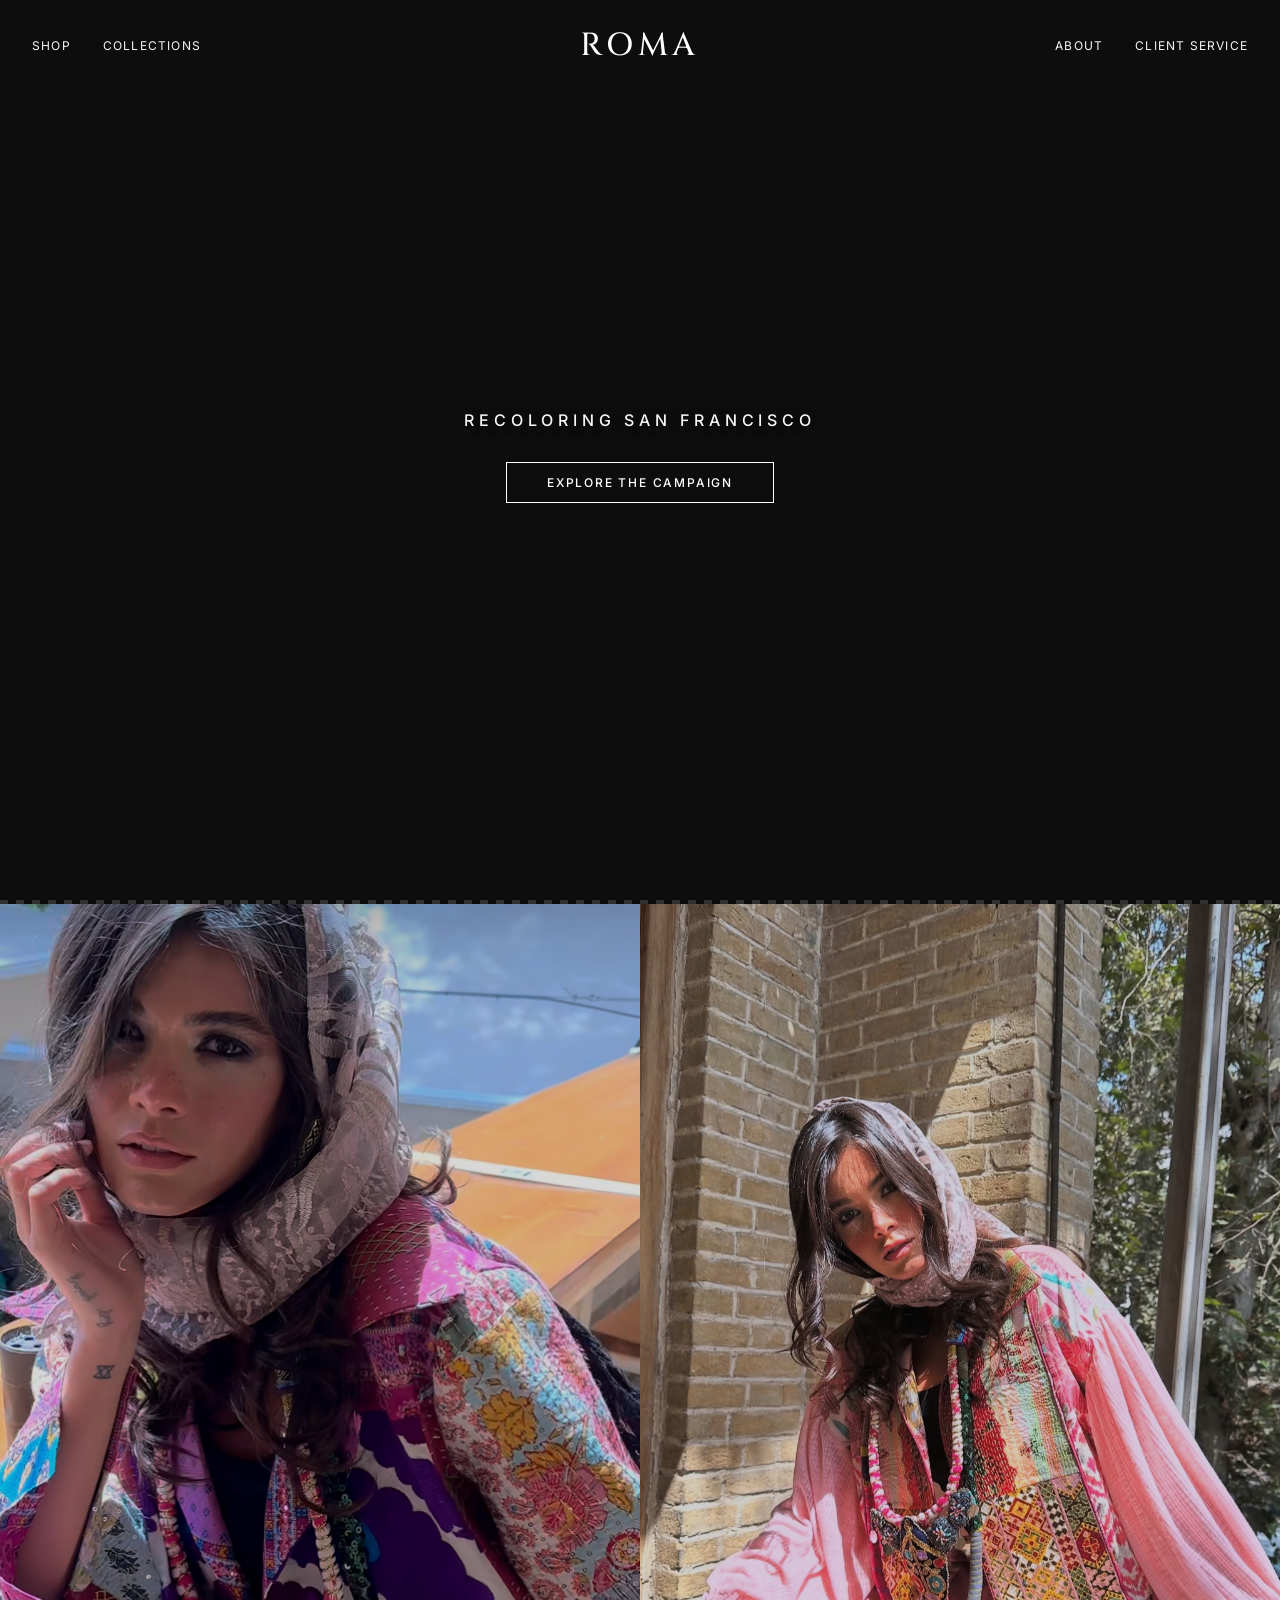
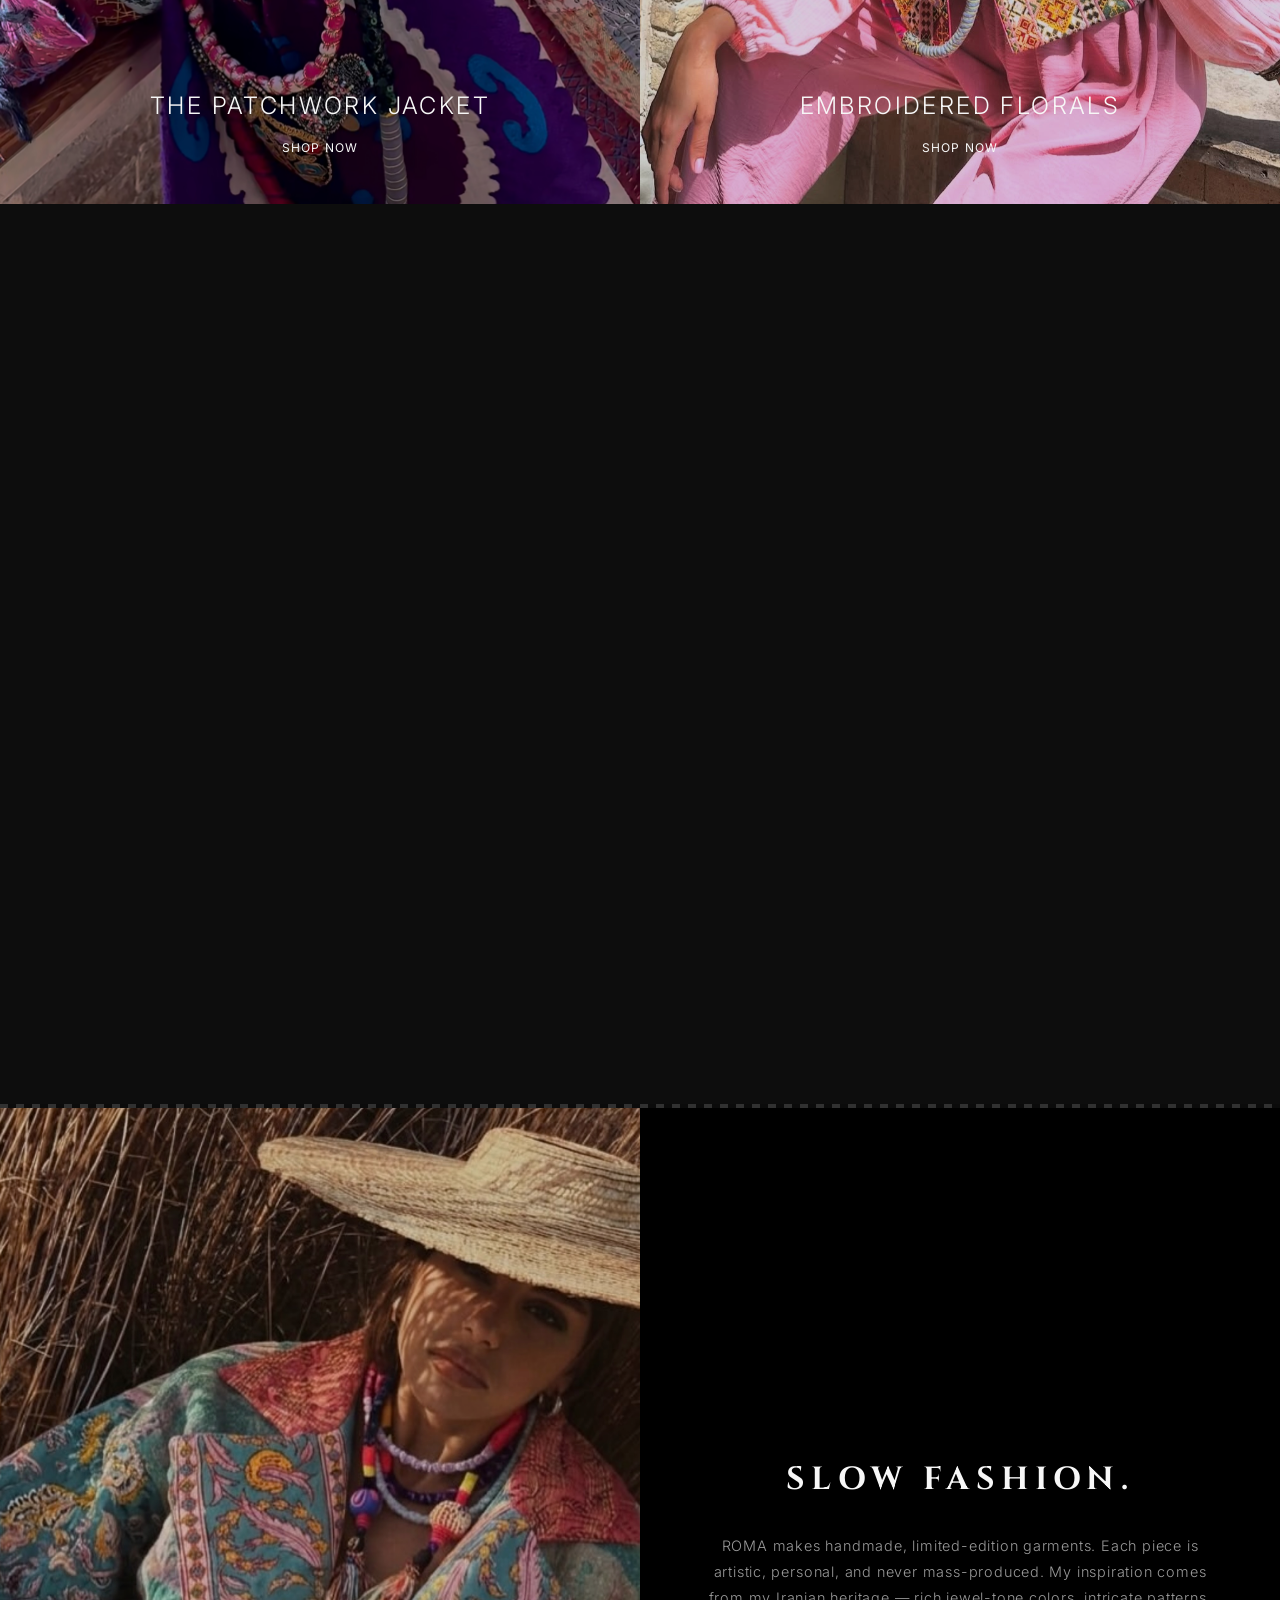
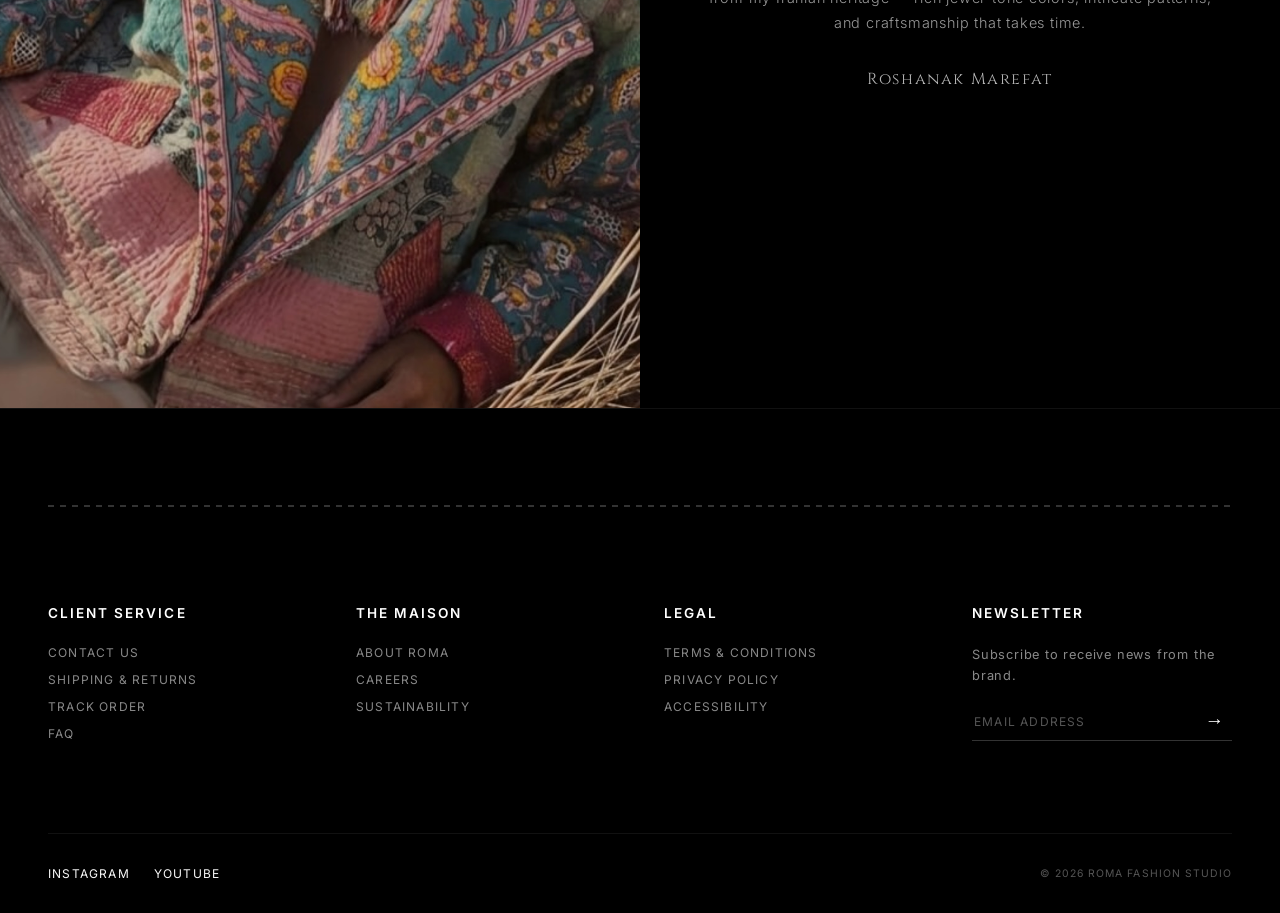
==== index.html @ 5a60a88f "ROMA Fashion Studio website - romafashiondesign.com Full static site with homepage, lookbook, store," ====
<!DOCTYPE html>
<html lang="en">
<head>
    <meta charset="UTF-8">
    <meta name="viewport" content="width=device-width, initial-scale=1.0">
    <title>ROMA | Official Online Store</title>
    <meta name="description" content="ROMA Fashion Studio. Slow fashion. Persian soul. San Francisco story.">
    <link rel="stylesheet" href="styles.css">
</head>
<body>

    <div class="preloader">
        <div class="preloader-logo">ROMA</div>
        <div class="preloader-stripe"></div>
    </div>

    <nav id="navbar">
        <div class="nav-left">
            <a href="store.html">SHOP</a>
            <a href="lookbook.html">COLLECTIONS</a>
        </div>
        <div class="nav-center">
            <a href="index.html" class="logo">ROMA</a>
        </div>
        <div class="nav-right">
            <a href="about.html">ABOUT</a>
            <a href="#">CLIENT SERVICE</a>
        </div>
    </nav>

    <div class="mobile-menu-btn">
        <span></span>
        <span></span>
        <span></span>
    </div>

    <div class="mobile-nav-overlay">
        <a href="store.html">SHOP</a>
        <a href="lookbook.html">COLLECTIONS</a>
        <div class="mobile-nav-stripe"></div>
        <a href="about.html">ABOUT</a>
        <a href="#">CLIENT SERVICE</a>
    </div>

    <section class="hero slideup">
        <div class="hero-bg video-wrapper zoomed-video">
            <video autoplay loop muted playsinline>
                <source src="assets/Fashion_Film_for_ROMA_Studio.mp4" type="video/mp4">
            </video>
        </div>
        <div class="hero-content">
            <h2>RECOLORING SAN FRANCISCO</h2>
            <a href="lookbook.html" class="btn-primary">EXPLORE THE CAMPAIGN</a>
        </div>
    </section>

    <div class="zebra-divider"></div>

    <section class="split-section">
        <div class="split-half slideup delay-1">
            <div class="image-wrapper" style="background-image: url('assets/IMG_0244_2.jpg');"></div>
            <div class="split-text">
                <h3>THE PATCHWORK JACKET</h3>
                <a href="store.html" class="link-underline">SHOP NOW</a>
            </div>
        </div>
        <div class="split-half slideup delay-2">
            <div class="image-wrapper" style="background-image: url('assets/IMG_0245.jpg');"></div>
            <div class="split-text">
                <h3>EMBROIDERED FLORALS</h3>
                <a href="store.html" class="link-underline">SHOP NOW</a>
            </div>
        </div>
    </section>

    <section class="hero slideup">
        <div class="hero-bg video-wrapper">
            <video autoplay loop muted playsinline>
                <source src="assets/Fashion_Reel_Persian_Heritage_Slow_Fashion.mp4" type="video/mp4">
            </video>
        </div>
        <div class="hero-content">
            <h2>SPRING 26 : PERSIAN SOUL</h2>
            <a href="lookbook.html" class="btn-primary">DISCOVER THE COLLECTION</a>
        </div>
    </section>

    <div class="zebra-divider"></div>

    <section class="split-section">
        <div class="split-half slideup delay-1">
            <div class="image-wrapper" style="background-image: url('assets/IMG_4004.jpg');"></div>
        </div>
        <div class="split-half dark text-only slideup delay-2">
            <div class="split-text-centered">
                <h3>SLOW FASHION.</h3>
                <p>ROMA makes handmade, limited-edition garments. Each piece is artistic, personal, and never mass-produced. My inspiration comes from my Iranian heritage — rich jewel-tone colors, intricate patterns, and craftsmanship that takes time.</p>
                <div class="signature">Roshanak Marefat</div>
            </div>
        </div>
    </section>

    <footer class="footer">
        <div class="footer-zebra"></div>
        <div class="footer-grid">
            <div class="footer-col">
                <h4>CLIENT SERVICE</h4>
                <a href="#">Contact Us</a>
                <a href="#">Shipping & Returns</a>
                <a href="#">Track Order</a>
                <a href="#">FAQ</a>
            </div>
            <div class="footer-col">
                <h4>THE MAISON</h4>
                <a href="about.html">About ROMA</a>
                <a href="#">Careers</a>
                <a href="#">Sustainability</a>
            </div>
            <div class="footer-col">
                <h4>LEGAL</h4>
                <a href="#">Terms & Conditions</a>
                <a href="#">Privacy Policy</a>
                <a href="#">Accessibility</a>
            </div>
            <div class="footer-col newsletter">
                <h4>NEWSLETTER</h4>
                <p>Subscribe to receive news from the brand.</p>
                <form>
                    <input type="email" placeholder="EMAIL ADDRESS">
                    <button type="submit">&rarr;</button>
                </form>
            </div>
        </div>
        <div class="footer-bottom">
            <div class="socials">
                <a href="#">INSTAGRAM</a>
                <a href="#">YOUTUBE</a>
            </div>
            <div class="copyright">
                &copy; 2026 ROMA FASHION STUDIO
            </div>
        </div>
    </footer>

    <script src="script.js"></script>
</body>
</html>
---- styles.css ----
@import url('https://fonts.googleapis.com/css2?family=Cinzel:wght@400;500;600&family=Inter:wght@200;300;400;500;600&display=swap');

:root {
    --text-color: #f7f7f7;
    --bg-color: #0d0d0d;
    --accent: #c2185b;
    --pomegranate: #c2185b;
    --saffron: #d4a017;
    --lapis: #1a3a6b;
    --turquoise: #1a8f7f;
    --malachite: #2e7d52;
    --indigo: #283593;
    --hover: #bdbdbd;
    --transition: all 0.4s cubic-bezier(0.25, 0.46, 0.45, 0.94);
}

/* Preloader */
.preloader {
    position: fixed;
    top: 0;
    left: 0;
    width: 100%;
    height: 100%;
    background: #000;
    z-index: 9999;
    display: flex;
    align-items: center;
    justify-content: center;
    flex-direction: column;
    transition: opacity 0.6s ease, visibility 0.6s ease;
}
.preloader.hidden {
    opacity: 0;
    visibility: hidden;
    pointer-events: none;
}
.preloader-logo {
    font-family: 'Cinzel', serif;
    font-size: 2.5rem;
    letter-spacing: 0.3em;
    color: #fff;
    animation: preloaderPulse 1.2s ease-in-out infinite;
}
.preloader-stripe {
    width: 60px;
    height: 3px;
    margin-top: 1.5rem;
    background: repeating-linear-gradient(
        90deg,
        #fff 0px, #fff 4px,
        #000 4px, #000 8px
    );
    animation: preloaderStripe 1s ease-in-out infinite alternate;
}
@keyframes preloaderPulse {
    0%, 100% { opacity: 0.4; }
    50% { opacity: 1; }
}
@keyframes preloaderStripe {
    0% { width: 30px; }
    100% { width: 80px; }
}

/* Base */
body, html {
    margin: 0;
    padding: 0;
    box-sizing: border-box;
    font-family: 'Inter', sans-serif;
    background-color: var(--bg-color);
    color: var(--text-color);
    letter-spacing: 0.05em;
    -webkit-font-smoothing: antialiased;
    scroll-behavior: smooth;
    overflow-x: hidden;
}

body {
    opacity: 0;
    transition: opacity 0.5s ease;
}
body.loaded {
    opacity: 1;
}

::selection {
    background: #ffffff;
    color: #000000;
}

* {
    box-sizing: border-box;
}

/* Custom scrollbar */
::-webkit-scrollbar {
    width: 6px;
}
::-webkit-scrollbar-track {
    background: #000;
}
::-webkit-scrollbar-thumb {
    background: #333;
    border-radius: 3px;
}
::-webkit-scrollbar-thumb:hover {
    background: #555;
}

a {
    color: var(--text-color);
    text-decoration: none;
    transition: var(--transition);
    font-size: 0.75rem;
    font-weight: 400;
    letter-spacing: 0.1em;
    text-transform: uppercase;
}

a:hover {
    color: var(--hover);
}

/* Navbar */
#navbar {
    position: fixed;
    top: 0;
    left: 0;
    width: 100%;
    z-index: 100;
    display: flex;
    justify-content: space-between;
    align-items: center;
    padding: 1.5rem 2rem;
    background: transparent;
    transition: var(--transition);
}

#navbar.scrolled {
    background: rgba(13, 13, 13, 0.85);
    backdrop-filter: blur(10px);
    border-bottom: 1px solid rgba(255, 255, 255, 0.05);
}

.nav-left, .nav-right {
    display: flex;
    gap: 2rem;
    flex: 1;
}

.nav-right {
    justify-content: flex-end;
}

.nav-center {
    flex: 0 0 auto;
}

.logo {
    font-family: 'Cinzel', serif;
    font-size: 2rem;
    font-weight: 500;
    letter-spacing: 0.15em;
    color: #fff;
}
.logo:hover {
    color: #fff;
    opacity: 0.8;
}

.nav-left a.active,
.nav-right a.active {
    color: #fff;
}

/* Mobile Menu */
.mobile-menu-btn {
    display: none;
    flex-direction: column;
    gap: 6px;
    cursor: pointer;
    position: fixed;
    top: 2rem;
    right: 2rem;
    z-index: 201;
}

.mobile-menu-btn span {
    width: 30px;
    height: 1px;
    background: #fff;
    transition: var(--transition);
}

.mobile-nav-overlay {
    position: fixed;
    top: 0;
    left: 0;
    width: 100%;
    height: 100%;
    background: rgba(0, 0, 0, 0.97);
    z-index: 200;
    display: flex;
    align-items: center;
    justify-content: center;
    flex-direction: column;
    gap: 2.5rem;
    opacity: 0;
    visibility: hidden;
    transition: opacity 0.4s ease, visibility 0.4s ease;
}

.mobile-nav-overlay.open {
    opacity: 1;
    visibility: visible;
}

.mobile-nav-overlay a {
    font-family: 'Cinzel', serif;
    font-size: 1.5rem;
    letter-spacing: 0.2em;
    color: #fff;
    transition: var(--transition);
}

.mobile-nav-overlay a:hover {
    color: var(--saffron);
}

.mobile-nav-stripe {
    width: 40px;
    height: 3px;
    background: repeating-linear-gradient(
        90deg,
        #fff 0px, #fff 3px,
        transparent 3px, transparent 6px
    );
}

/* Hero Sections */
.hero {
    height: 100vh;
    display: flex;
    align-items: center;
    justify-content: center;
    text-align: center;
    position: relative;
    overflow: hidden;
}

.hero-bg {
    position: absolute;
    top: 0;
    left: 0;
    width: 100%;
    height: 100%;
    background-size: cover;
    background-position: center 20%;
    filter: brightness(0.7);
    z-index: -1;
    transform: scale(1.05);
    transition: transform 1s ease-out;
}

.hero:hover .hero-bg {
    transform: scale(1);
}

.video-wrapper {
    position: absolute;
    top: 0;
    left: 0;
    width: 100%;
    height: 100%;
    overflow: hidden;
    z-index: -1;
}

.video-wrapper video {
    min-width: 100%;
    min-height: 100%;
    width: auto;
    height: auto;
    position: absolute;
    top: 50%;
    left: 50%;
    transform: translate(-50%, -50%);
    object-fit: cover;
    filter: brightness(0.65);
}

.video-wrapper.zoomed-video video {
    transform: translate(-50%, -50%) scale(1.2);
}

.hero-content {
    display: flex;
    flex-direction: column;
    align-items: center;
}

.hero-content h2 {
    font-size: 1rem;
    font-weight: 500;
    letter-spacing: 0.3em;
    margin-bottom: 2rem;
    text-shadow: 0 2px 10px rgba(0,0,0,0.5);
}

.btn-primary {
    display: inline-block;
    padding: 0.75rem 2.5rem;
    border: 1px solid #fff;
    color: #fff;
    background: transparent;
    font-size: 0.75rem;
    font-weight: 500;
    letter-spacing: 0.15em;
    backdrop-filter: blur(2px);
    transition: var(--transition);
}

.btn-primary:hover {
    background: #fff;
    color: #000;
}

/* Split Section */
.split-section {
    display: flex;
    width: 100%;
    height: 100vh;
}

.split-half {
    flex: 1;
    position: relative;
    overflow: hidden;
    display: flex;
    align-items: center;
    justify-content: center;
    background: #000;
}

.image-wrapper {
    position: absolute;
    top: 0;
    left: 0;
    width: 100%;
    height: 100%;
    background-size: cover;
    background-position: center;
    transition: transform 1.5s ease-out, filter 0.8s ease;
    filter: brightness(0.85);
}

.split-half:hover .image-wrapper {
    transform: scale(1.02);
    filter: brightness(1);
}

.split-text {
    position: absolute;
    bottom: 3rem;
    text-align: center;
    width: 100%;
}

.split-text h3 {
    font-size: 1.5rem;
    font-weight: 300;
    letter-spacing: 0.1em;
    margin-bottom: 1rem;
}

.link-underline {
    position: relative;
    display: inline-block;
}

.link-underline::after {
    content: '';
    position: absolute;
    left: 50%;
    bottom: -4px;
    width: 0;
    height: 1px;
    background-color: currentColor;
    transition: width 0.3s ease, left 0.3s ease;
}

.link-underline:hover::after {
    width: 100%;
    left: 0;
}

.split-text-centered {
    padding: 3rem;
    text-align: center;
    max-width: 600px;
}

.split-text-centered h3 {
    font-family: 'Cinzel', serif;
    font-size: 2rem;
    letter-spacing: 0.2em;
    margin-bottom: 2rem;
}

.split-text-centered p {
    font-size: 0.9rem;
    line-height: 1.8;
    color: #999;
    font-weight: 300;
    margin-bottom: 2rem;
}

.signature {
    font-family: 'Cinzel', serif;
    font-size: 1rem;
    letter-spacing: 0.1em;
    color: #fff;
    opacity: 0.7;
}

/* Zebra Stripe Divider */
.zebra-divider {
    width: 100%;
    height: 4px;
    background: repeating-linear-gradient(
        90deg,
        #fff 0px, #fff 8px,
        #000 8px, #000 16px
    );
    opacity: 0.15;
}

/* Page Header (shared across sub-pages) */
.page-header {
    padding-top: 15vh;
    padding-bottom: 5vh;
    text-align: center;
}
.page-header h1 {
    font-family: 'Cinzel', serif;
    font-size: 2.5rem;
    letter-spacing: 0.2em;
    font-weight: 500;
    color: #fff;
}
.page-header .subtitle {
    text-transform: uppercase;
    font-size: 0.7rem;
    letter-spacing: 0.2em;
    color: #888;
    margin-top: 1rem;
}

/* About Page */
.about-content {
    max-width: 800px;
    margin: 0 auto;
    padding: 2rem;
    line-height: 1.8;
    color: #ddd;
    font-weight: 300;
    text-align: center;
}
.about-image {
    width: 100%;
    height: 60vh;
    background-size: cover;
    background-position: center;
    margin: 3rem 0;
    filter: grayscale(100%) contrast(1.1);
}
.about-quote {
    font-family: 'Cinzel', serif;
    font-size: 1.5rem;
    margin: 4rem 0;
    color: #fff;
    letter-spacing: 0.05em;
    position: relative;
    padding: 2rem 0;
}
.about-quote::before,
.about-quote::after {
    content: '';
    display: block;
    width: 40px;
    height: 3px;
    margin: 0 auto 1.5rem;
    background: repeating-linear-gradient(
        90deg,
        #fff 0px, #fff 3px,
        transparent 3px, transparent 6px
    );
    opacity: 0.4;
}
.about-quote::after {
    margin: 1.5rem auto 0;
}

/* About Film Section */
.about-film {
    max-width: 1000px;
    margin: 0 auto;
    padding: 4rem 2rem;
    text-align: center;
}
.about-film-header {
    margin-bottom: 2.5rem;
}
.about-film-header h2 {
    font-family: 'Cinzel', serif;
    font-size: 1.2rem;
    letter-spacing: 0.25em;
    font-weight: 500;
    color: #fff;
    margin: 0 0 0.75rem;
}
.about-film-header .subtitle {
    text-transform: uppercase;
    font-size: 0.7rem;
    letter-spacing: 0.2em;
    color: #888;
}
.about-film-video {
    position: relative;
    width: 100%;
    border: 1px solid #222;
}
.about-film-video video {
    width: 100%;
    display: block;
    background: #000;
}

/* Lookbook Page */
.lookbook-grid {
    display: grid;
    grid-template-columns: repeat(2, 1fr);
    gap: 15px;
    padding: 20px;
    max-width: 1200px;
    margin: 0 auto;
}
.lookbook-item {
    position: relative;
    height: 80vh;
    background-size: cover;
    background-position: center;
    overflow: hidden;
    border: 1px solid #222;
    transition: filter 0.6s ease;
}
.lookbook-item.large {
    grid-column: span 2;
    height: 90vh;
}
.lookbook-item:hover {
    filter: brightness(1.1);
}

/* Store Page */
.product-grid {
    display: grid;
    grid-template-columns: repeat(3, 1fr);
    gap: 2px;
    background-color: #1a1a1a;
    padding: 2px;
    margin: 0 auto;
    max-width: 1400px;
}
.product-card {
    background-color: #0d0d0d;
    position: relative;
    overflow: hidden;
    display: flex;
    flex-direction: column;
    cursor: pointer;
    text-decoration: none;
}
.product-image {
    width: 100%;
    height: 65vh;
    background-size: cover;
    background-position: center;
    transition: transform 1.2s cubic-bezier(0.25, 0.46, 0.45, 0.94), filter 0.8s ease;
    filter: brightness(0.9);
}
.product-card:hover .product-image {
    transform: scale(1.03);
    filter: brightness(1) contrast(1.1);
}
.product-info {
    padding: 2rem 1rem;
    text-align: center;
    background: #0d0d0d;
    border-top: 1px solid #222;
    flex-grow: 1;
    display: flex;
    flex-direction: column;
    justify-content: center;
    position: relative;
}
.product-info::after {
    content: '';
    position: absolute;
    bottom: 0;
    left: 0;
    width: 100%;
    height: 3px;
    background: repeating-linear-gradient(
        90deg,
        var(--saffron) 0px, var(--saffron) 4px,
        transparent 4px, transparent 8px
    );
    opacity: 0;
    transition: opacity 0.4s ease;
}
.product-card:hover .product-info::after {
    opacity: 1;
}
.product-title {
    font-family: 'Cinzel', serif;
    font-size: 0.95rem;
    letter-spacing: 0.15em;
    margin-bottom: 0.5rem;
    color: #fff;
    transition: color 0.3s ease;
}
.product-price {
    font-size: 0.8rem;
    color: #888;
    letter-spacing: 0.1em;
    font-weight: 300;
}
.product-card:hover .product-title {
    color: var(--saffron);
}

/* Footer */
.footer {
    background-color: #000;
    padding: 6rem 3rem 2rem;
    border-top: 1px solid #111;
}

.footer-zebra {
    width: 100%;
    height: 2px;
    background: repeating-linear-gradient(
        90deg,
        #333 0px, #333 6px,
        transparent 6px, transparent 12px
    );
    margin-bottom: 5rem;
}

.footer-grid {
    display: grid;
    grid-template-columns: repeat(4, 1fr);
    gap: 3rem;
    margin-bottom: 5rem;
}

.footer-col h4 {
    font-size: 0.85rem;
    font-weight: 600;
    letter-spacing: 0.15em;
    margin-bottom: 1.5rem;
    color: #fff;
}

.footer-col a {
    display: block;
    margin-bottom: 0.75rem;
    color: #888;
}

.footer-col a:hover {
    color: #fff;
}

.footer-col p {
    color: #888;
    font-size: 0.8rem;
    margin-bottom: 1.5rem;
    line-height: 1.6;
}

.newsletter form {
    display: flex;
    border-bottom: 1px solid #333;
    padding-bottom: 0.5rem;
}

.newsletter input {
    background: transparent;
    border: none;
    color: #fff;
    flex: 1;
    font-family: 'Inter', sans-serif;
    font-size: 0.75rem;
    letter-spacing: 0.1em;
    outline: none;
}

.newsletter input::placeholder {
    color: #555;
}

.newsletter button {
    background: transparent;
    border: none;
    color: #fff;
    cursor: pointer;
    font-size: 1.2rem;
    padding: 0 0.5rem;
    transition: var(--transition);
}

.newsletter button:hover {
    transform: translateX(5px);
}

.footer-bottom {
    display: flex;
    justify-content: space-between;
    align-items: center;
    border-top: 1px solid #111;
    padding-top: 2rem;
}

.socials {
    display: flex;
    gap: 1.5rem;
}

.copyright {
    font-size: 0.65rem;
    letter-spacing: 0.1em;
    color: #555;
}

/* Minimal footer for sub-pages */
.footer-minimal {
    background-color: #000;
    padding: 4rem 3rem 2rem;
}
.footer-minimal .footer-bottom {
    border-top: none;
    justify-content: center;
}

/* Animations */
.slideup {
    opacity: 0;
    transform: translateY(30px);
    transition: opacity 1s ease-out, transform 1s ease-out;
}
.slideup.visible {
    opacity: 1;
    transform: translateY(0);
}
.delay-1 { transition-delay: 0.2s; }
.delay-2 { transition-delay: 0.4s; }

/* Responsive */
@media (max-width: 1024px) {
    .nav-left, .nav-right { display: none; }
    .mobile-menu-btn { display: flex; }
    #navbar { justify-content: center; }
    .split-section { flex-direction: column; height: auto; }
    .split-half { height: 50vh; }
    .split-text-centered { padding: 4rem 2rem; }
    .footer-grid { grid-template-columns: repeat(2, 1fr); gap: 2rem; }
    .product-grid { grid-template-columns: repeat(2, 1fr); }
    .page-header h1 { font-size: 2rem; }
}

@media (max-width: 768px) {
    .lookbook-grid { grid-template-columns: 1fr; }
    .lookbook-item.large { grid-column: span 1; height: 60vh; }
    .lookbook-item { height: 60vh; }
}

@media (max-width: 600px) {
    .product-grid { grid-template-columns: 1fr; }
    .product-image { height: 60vh; }
    .footer-grid { grid-template-columns: 1fr; }
    .footer-bottom { flex-direction: column; gap: 1.5rem; text-align: center; }
    .about-quote { font-size: 1.2rem; }
    .page-header h1 { font-size: 1.5rem; }
}
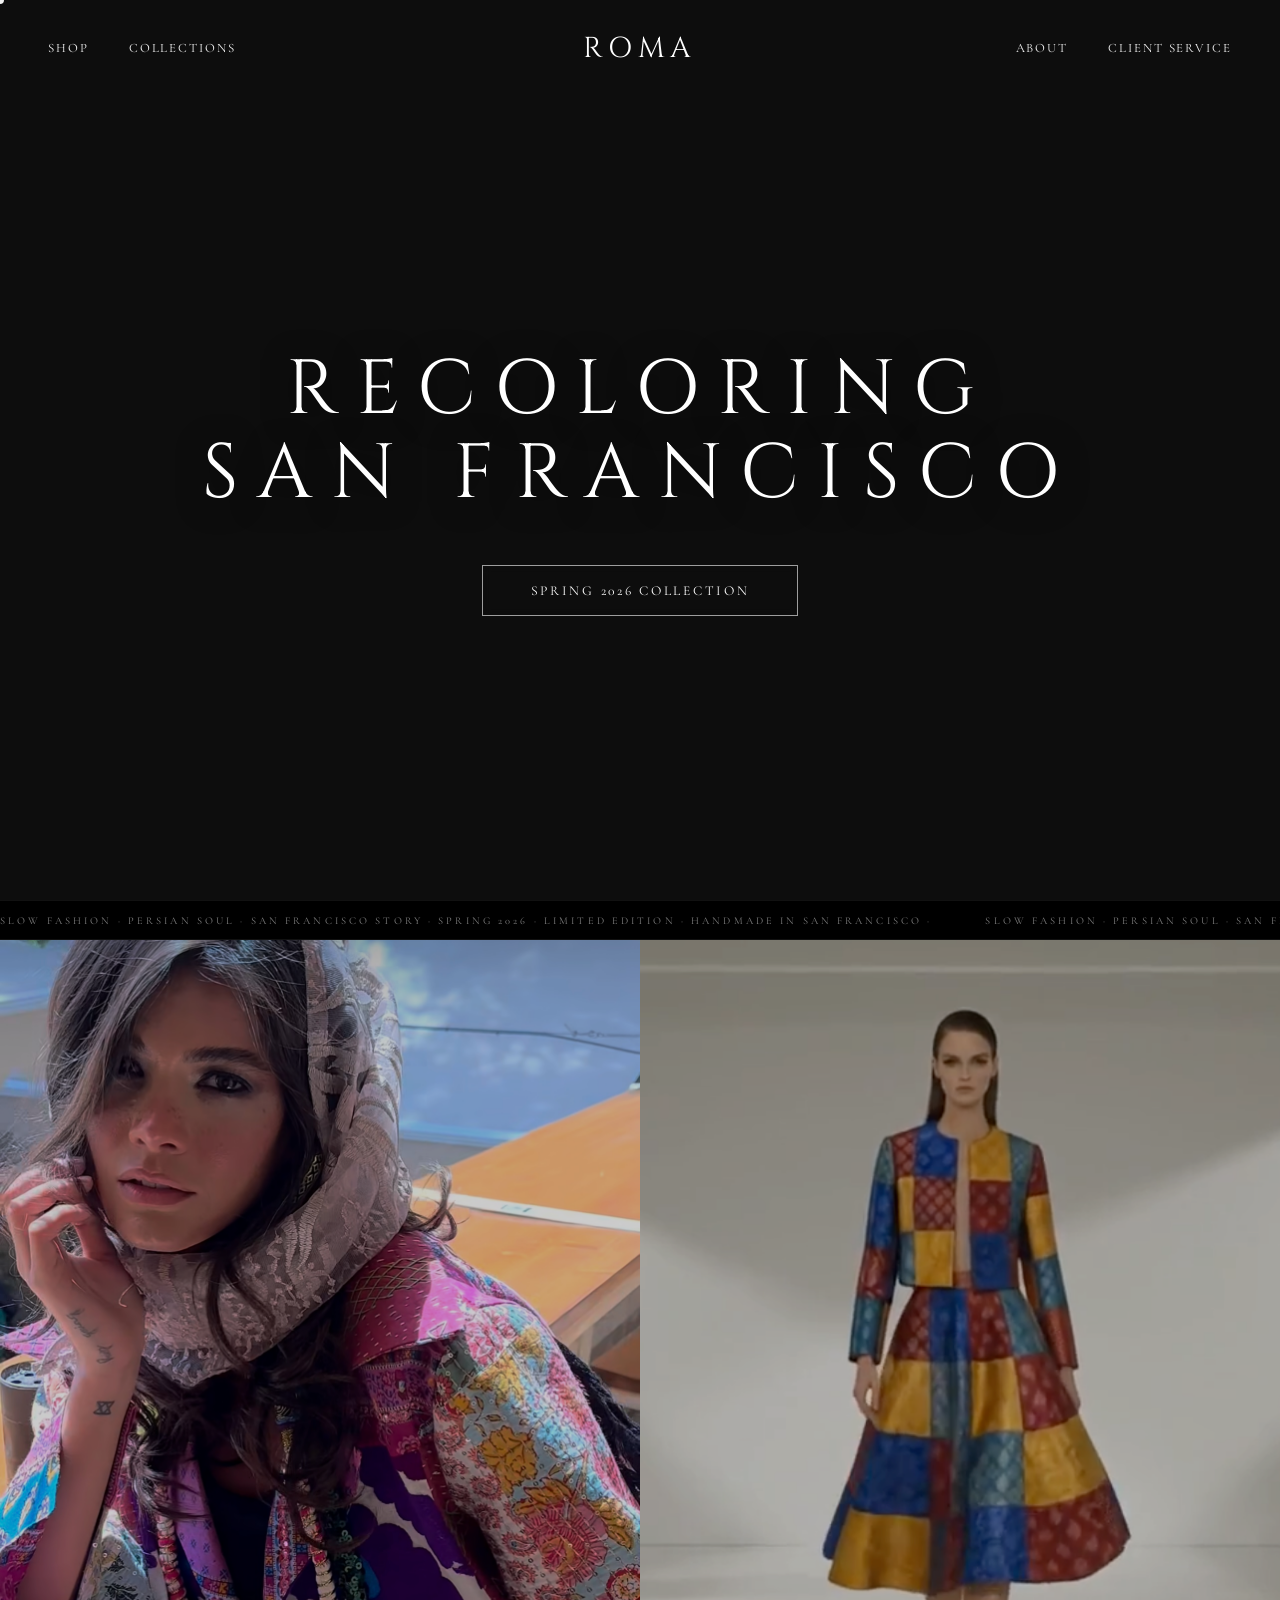
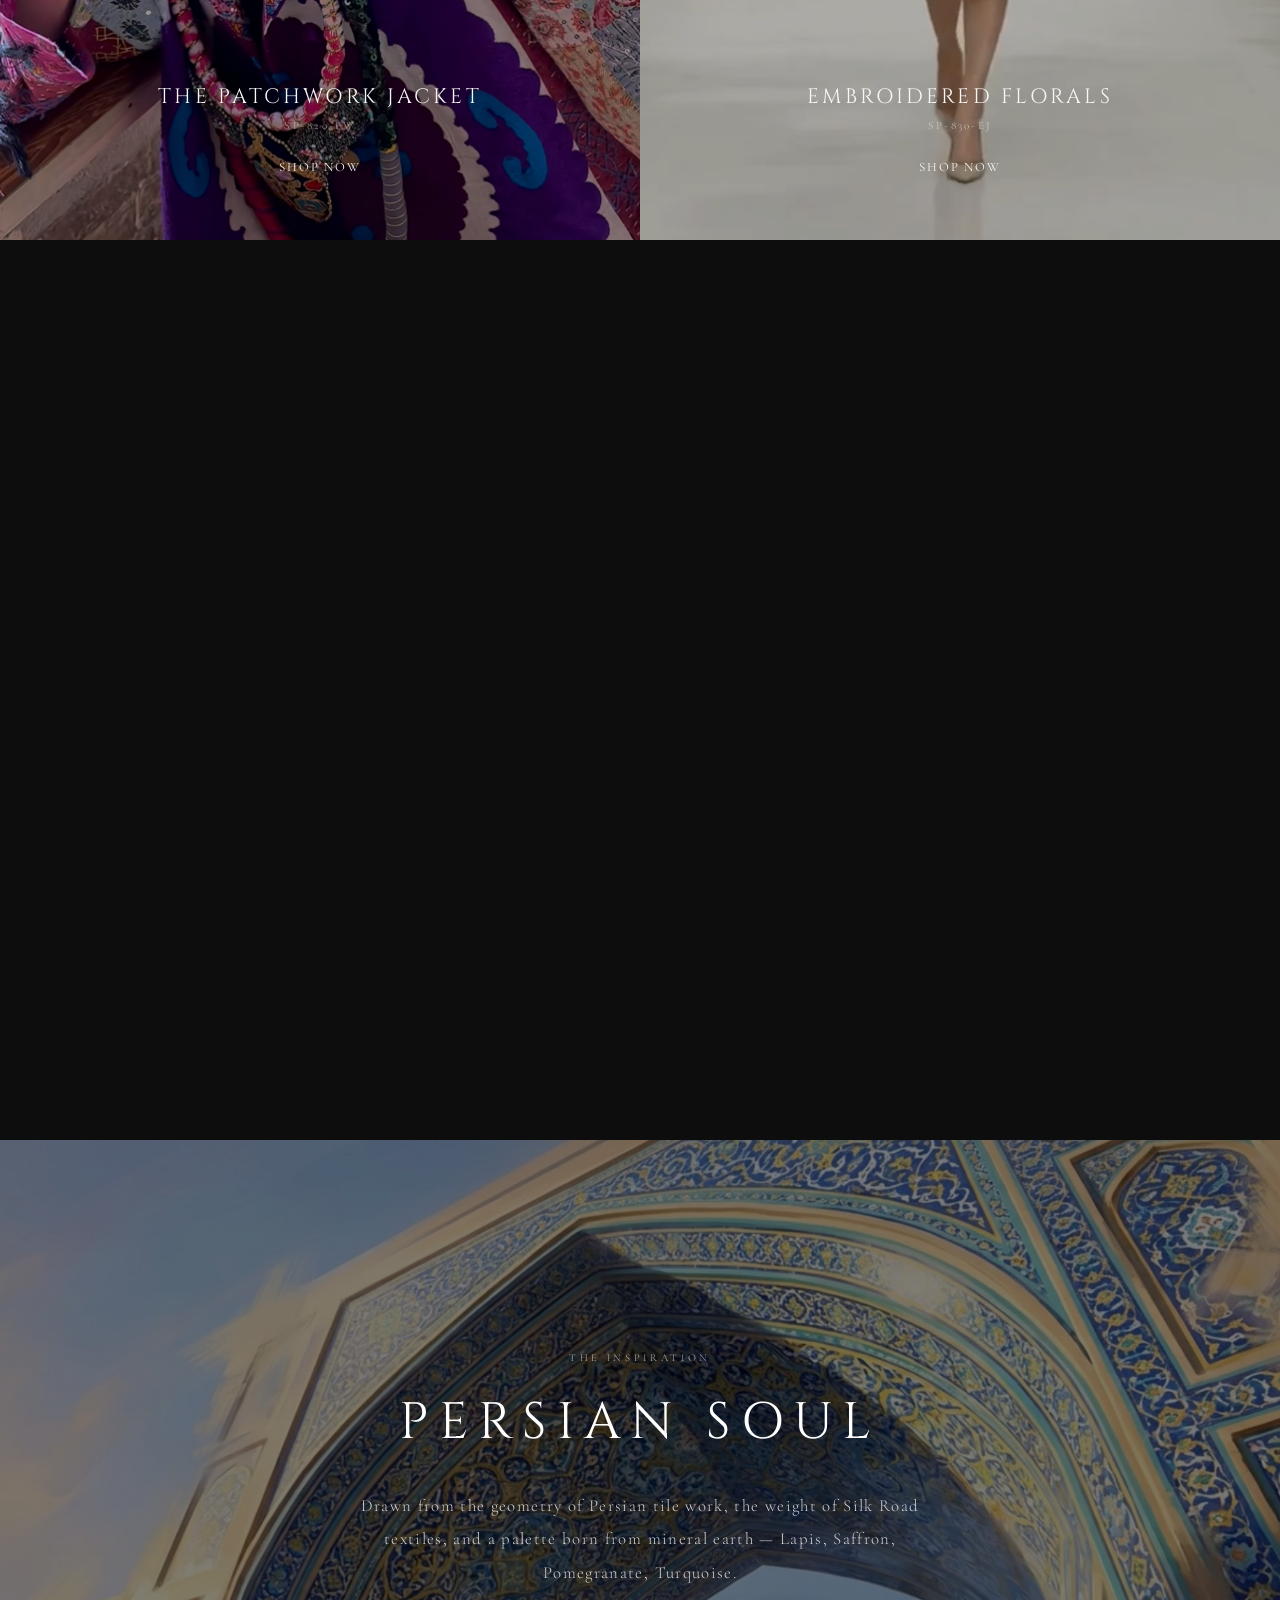
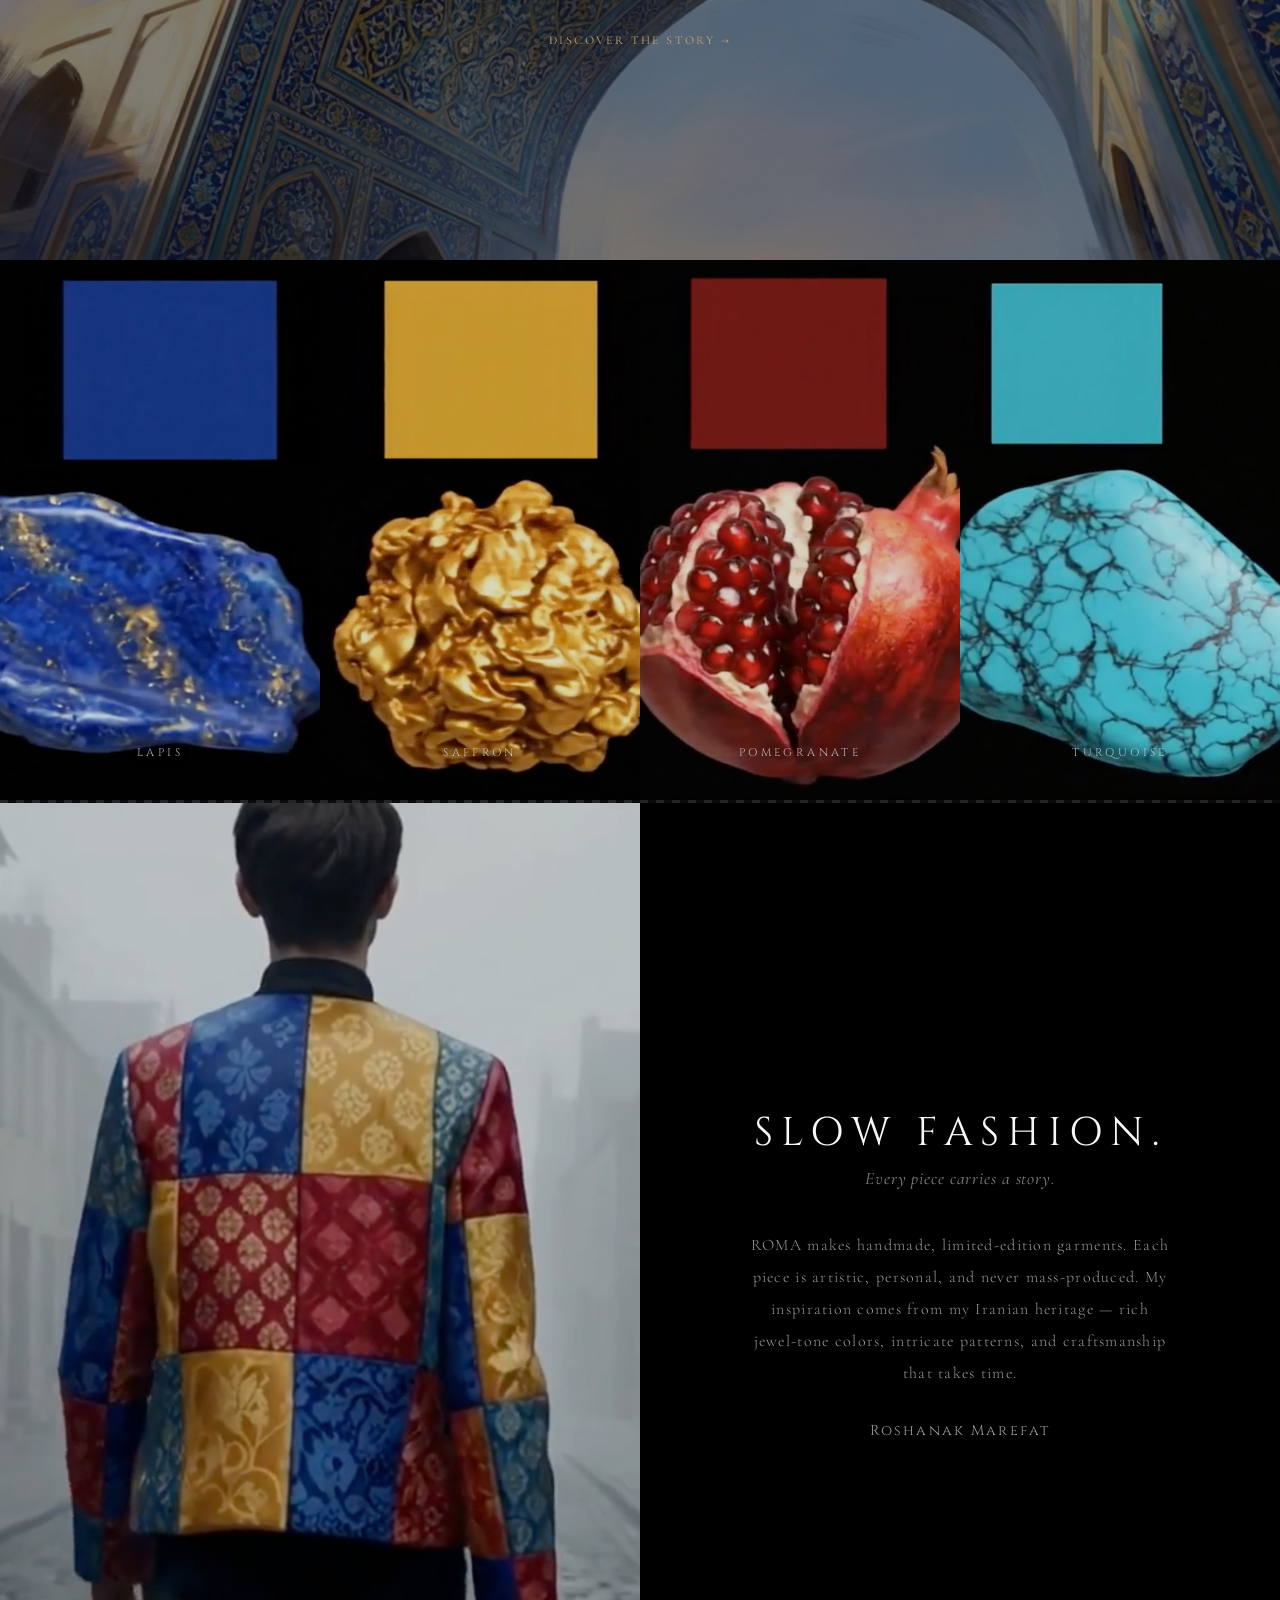
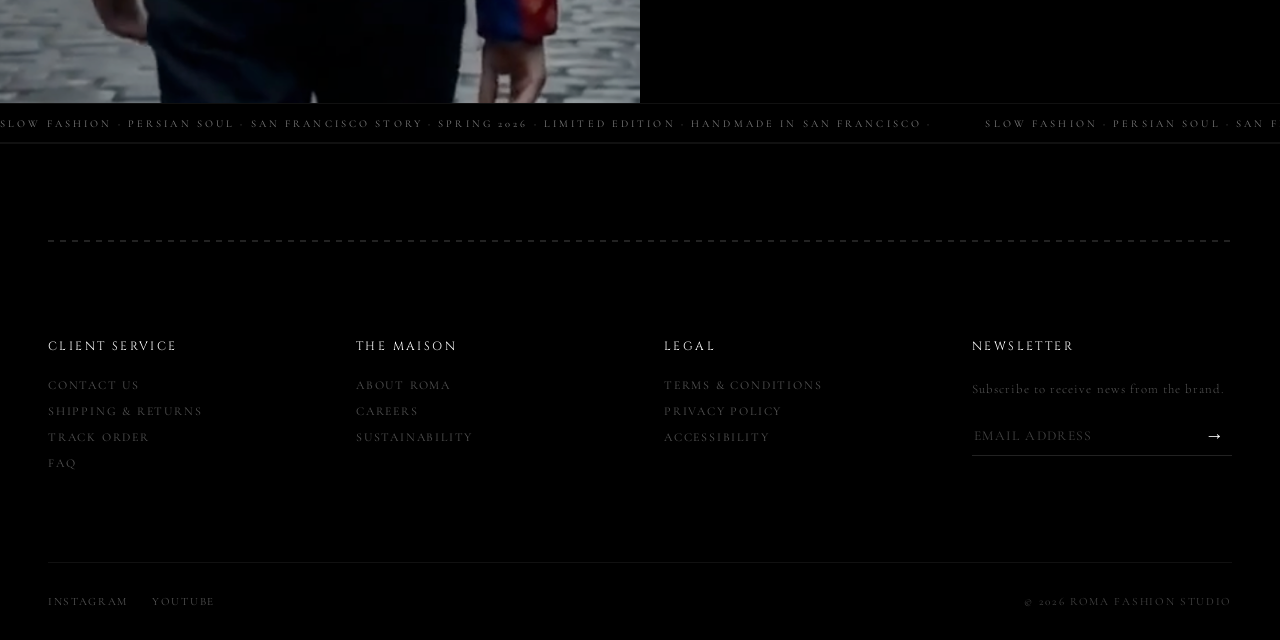
==== commit 861bfac2: "Luxury overhaul: Saint Laurent-tier redesign - Typography: Cormorant Garamond replaces Inter, massiv" ====
--- a/index.html
+++ b/index.html
@@ -13,6 +13,9 @@
         <div class="preloader-logo">ROMA</div>
         <div class="preloader-stripe"></div>
     </div>
+
+    <div class="page-transition"></div>
+    <div class="cursor"></div>
 
     <nav id="navbar">
         <div class="nav-left">
@@ -42,6 +45,7 @@
         <a href="#">CLIENT SERVICE</a>
     </div>
 
+    <!-- Hero 1: Campaign Video -->
     <section class="hero slideup">
         <div class="hero-bg video-wrapper zoomed-video">
             <video autoplay loop muted playsinline>
@@ -49,30 +53,40 @@
             </video>
         </div>
         <div class="hero-content">
-            <h2>RECOLORING SAN FRANCISCO</h2>
-            <a href="lookbook.html" class="btn-primary">EXPLORE THE CAMPAIGN</a>
+            <h2><span>RECOLORING</span><span>SAN FRANCISCO</span></h2>
+            <a href="store.html" class="btn-primary">SPRING 2026 COLLECTION</a>
         </div>
     </section>
 
-    <div class="zebra-divider"></div>
+    <!-- Ticker 1 -->
+    <div class="ticker">
+        <div class="ticker-inner">
+            <span>SLOW FASHION &middot; PERSIAN SOUL &middot; SAN FRANCISCO STORY &middot; SPRING 2026 &middot; LIMITED EDITION &middot; HANDMADE IN SAN FRANCISCO &middot;&nbsp;</span>
+            <span>SLOW FASHION &middot; PERSIAN SOUL &middot; SAN FRANCISCO STORY &middot; SPRING 2026 &middot; LIMITED EDITION &middot; HANDMADE IN SAN FRANCISCO &middot;&nbsp;</span>
+        </div>
+    </div>
 
+    <!-- Split: Product Editorial -->
     <section class="split-section">
         <div class="split-half slideup delay-1">
             <div class="image-wrapper" style="background-image: url('assets/IMG_0244_2.jpg');"></div>
             <div class="split-text">
                 <h3>THE PATCHWORK JACKET</h3>
+                <div class="split-subtitle">SP-820-PW</div>
                 <a href="store.html" class="link-underline">SHOP NOW</a>
             </div>
         </div>
         <div class="split-half slideup delay-2">
-            <div class="image-wrapper" style="background-image: url('assets/IMG_0245.jpg');"></div>
+            <div class="image-wrapper" style="background-image: url('assets/ai_runway_patchwork.png');"></div>
             <div class="split-text">
                 <h3>EMBROIDERED FLORALS</h3>
+                <div class="split-subtitle">SP-830-EJ</div>
                 <a href="store.html" class="link-underline">SHOP NOW</a>
             </div>
         </div>
     </section>
 
+    <!-- Hero 2: Collection Video -->
     <section class="hero slideup">
         <div class="hero-bg video-wrapper">
             <video autoplay loop muted playsinline>
@@ -80,25 +94,62 @@
             </video>
         </div>
         <div class="hero-content">
-            <h2>SPRING 26 : PERSIAN SOUL</h2>
+            <h2><span>PERSIAN</span><span>SOUL</span></h2>
             <a href="lookbook.html" class="btn-primary">DISCOVER THE COLLECTION</a>
+        </div>
+    </section>
+
+    <!-- Heritage Section -->
+    <section class="heritage-section slideup">
+        <div class="heritage-bg" style="background-image: url('assets/ai_persian_arch.png');"></div>
+        <div class="heritage-content">
+            <div class="label">THE INSPIRATION</div>
+            <h2>PERSIAN SOUL</h2>
+            <p>Drawn from the geometry of Persian tile work, the weight of Silk Road textiles, and a palette born from mineral earth — Lapis, Saffron, Pomegranate, Turquoise.</p>
+            <a href="about.html" class="link-underline">DISCOVER THE STORY &rarr;</a>
+        </div>
+    </section>
+
+    <!-- Color Story Strip -->
+    <section class="color-strip slideup">
+        <div class="color-panel" style="background-image: url('assets/ai_lapis_stone.png');">
+            <span>LAPIS</span>
+        </div>
+        <div class="color-panel" style="background-image: url('assets/ai_saffron_stone.png');">
+            <span>SAFFRON</span>
+        </div>
+        <div class="color-panel" style="background-image: url('assets/ai_pomegranate.png');">
+            <span>POMEGRANATE</span>
+        </div>
+        <div class="color-panel" style="background-image: url('assets/ai_turquoise_stone.png');">
+            <span>TURQUOISE</span>
         </div>
     </section>
 
     <div class="zebra-divider"></div>
 
+    <!-- Slow Fashion Panel -->
     <section class="split-section">
         <div class="split-half slideup delay-1">
-            <div class="image-wrapper" style="background-image: url('assets/IMG_4004.jpg');"></div>
+            <div class="image-wrapper" style="background-image: url('assets/ai_foggy_street_coat.png');"></div>
         </div>
         <div class="split-half dark text-only slideup delay-2">
             <div class="split-text-centered">
                 <h3>SLOW FASHION.</h3>
+                <div class="split-tagline">Every piece carries a story.</div>
                 <p>ROMA makes handmade, limited-edition garments. Each piece is artistic, personal, and never mass-produced. My inspiration comes from my Iranian heritage — rich jewel-tone colors, intricate patterns, and craftsmanship that takes time.</p>
                 <div class="signature">Roshanak Marefat</div>
             </div>
         </div>
     </section>
+
+    <!-- Ticker 2 -->
+    <div class="ticker">
+        <div class="ticker-inner">
+            <span>SLOW FASHION &middot; PERSIAN SOUL &middot; SAN FRANCISCO STORY &middot; SPRING 2026 &middot; LIMITED EDITION &middot; HANDMADE IN SAN FRANCISCO &middot;&nbsp;</span>
+            <span>SLOW FASHION &middot; PERSIAN SOUL &middot; SAN FRANCISCO STORY &middot; SPRING 2026 &middot; LIMITED EDITION &middot; HANDMADE IN SAN FRANCISCO &middot;&nbsp;</span>
+        </div>
+    </div>
 
     <footer class="footer">
         <div class="footer-zebra"></div>
@@ -136,9 +187,7 @@
                 <a href="#">INSTAGRAM</a>
                 <a href="#">YOUTUBE</a>
             </div>
-            <div class="copyright">
-                &copy; 2026 ROMA FASHION STUDIO
-            </div>
+            <div class="copyright">&copy; 2026 ROMA FASHION STUDIO</div>
         </div>
     </footer>
 
--- a/styles.css
+++ b/styles.css
@@ -1,26 +1,22 @@
-@import url('https://fonts.googleapis.com/css2?family=Cinzel:wght@400;500;600&family=Inter:wght@200;300;400;500;600&display=swap');
+@import url('https://fonts.googleapis.com/css2?family=Cinzel:wght@400;500;600&family=Cormorant+Garamond:ital,wght@0,300;0,400;0,500;1,300;1,400&display=swap');
 
 :root {
     --text-color: #f7f7f7;
     --bg-color: #0d0d0d;
-    --accent: #c2185b;
+    --gold: #c8a96e;
     --pomegranate: #c2185b;
     --saffron: #d4a017;
     --lapis: #1a3a6b;
     --turquoise: #1a8f7f;
-    --malachite: #2e7d52;
-    --indigo: #283593;
     --hover: #bdbdbd;
     --transition: all 0.4s cubic-bezier(0.25, 0.46, 0.45, 0.94);
 }
 
-/* Preloader */
+/* ── Preloader ── */
 .preloader {
     position: fixed;
-    top: 0;
-    left: 0;
-    width: 100%;
-    height: 100%;
+    top: 0; left: 0;
+    width: 100%; height: 100%;
     background: #000;
     z-index: 9999;
     display: flex;
@@ -42,14 +38,9 @@
     animation: preloaderPulse 1.2s ease-in-out infinite;
 }
 .preloader-stripe {
-    width: 60px;
-    height: 3px;
+    width: 60px; height: 3px;
     margin-top: 1.5rem;
-    background: repeating-linear-gradient(
-        90deg,
-        #fff 0px, #fff 4px,
-        #000 4px, #000 8px
-    );
+    background: repeating-linear-gradient(90deg, #fff 0px, #fff 4px, #000 4px, #000 8px);
     animation: preloaderStripe 1s ease-in-out infinite alternate;
 }
 @keyframes preloaderPulse {
@@ -61,20 +52,52 @@
     100% { width: 80px; }
 }
 
-/* Base */
+/* ── Custom Cursor ── */
+body { cursor: none; }
+a, button, .product-card, .mobile-menu-btn { cursor: none; }
+.cursor {
+    width: 8px; height: 8px;
+    background: #fff;
+    border-radius: 50%;
+    position: fixed;
+    top: 0; left: 0;
+    z-index: 10000;
+    pointer-events: none;
+    transition: transform 0.15s ease, width 0.2s ease, height 0.2s ease, background 0.2s ease;
+    mix-blend-mode: difference;
+}
+.cursor.cursor-grow {
+    width: 40px; height: 40px;
+    background: rgba(255, 255, 255, 0.9);
+}
+
+/* ── Page Transition ── */
+.page-transition {
+    position: fixed;
+    top: 0; left: 0;
+    width: 100%; height: 100%;
+    background: #000;
+    z-index: 9998;
+    pointer-events: none;
+    opacity: 0;
+    transition: opacity 0.3s ease;
+}
+.page-transition.active {
+    opacity: 1;
+}
+
+/* ── Base ── */
 body, html {
-    margin: 0;
-    padding: 0;
+    margin: 0; padding: 0;
     box-sizing: border-box;
-    font-family: 'Inter', sans-serif;
+    font-family: 'Cormorant Garamond', serif;
     background-color: var(--bg-color);
     color: var(--text-color);
-    letter-spacing: 0.05em;
+    letter-spacing: 0.08em;
     -webkit-font-smoothing: antialiased;
     scroll-behavior: smooth;
     overflow-x: hidden;
 }
-
 body {
     opacity: 0;
     transition: opacity 0.5s ease;
@@ -88,117 +111,88 @@
     color: #000000;
 }
 
-* {
-    box-sizing: border-box;
+* { box-sizing: border-box; }
+
+p {
+    font-weight: 300;
+    font-size: 1rem;
+    line-height: 2;
+    letter-spacing: 0.08em;
 }
 
 /* Custom scrollbar */
-::-webkit-scrollbar {
-    width: 6px;
-}
-::-webkit-scrollbar-track {
-    background: #000;
-}
-::-webkit-scrollbar-thumb {
-    background: #333;
-    border-radius: 3px;
-}
-::-webkit-scrollbar-thumb:hover {
-    background: #555;
-}
+::-webkit-scrollbar { width: 4px; }
+::-webkit-scrollbar-track { background: #000; }
+::-webkit-scrollbar-thumb { background: #222; }
+::-webkit-scrollbar-thumb:hover { background: #444; }
 
 a {
     color: var(--text-color);
     text-decoration: none;
     transition: var(--transition);
-    font-size: 0.75rem;
-    font-weight: 400;
-    letter-spacing: 0.1em;
+    font-family: 'Cormorant Garamond', serif;
+    font-size: 0.8rem;
+    font-weight: 400;
+    letter-spacing: 0.15em;
     text-transform: uppercase;
 }
-
-a:hover {
-    color: var(--hover);
-}
-
-/* Navbar */
+a:hover { color: var(--hover); }
+
+/* ── Navbar ── */
 #navbar {
     position: fixed;
-    top: 0;
-    left: 0;
+    top: 0; left: 0;
     width: 100%;
     z-index: 100;
     display: flex;
     justify-content: space-between;
     align-items: center;
-    padding: 1.5rem 2rem;
+    padding: 1.8rem 3rem;
     background: transparent;
     transition: var(--transition);
 }
-
 #navbar.scrolled {
-    background: rgba(13, 13, 13, 0.85);
-    backdrop-filter: blur(10px);
-    border-bottom: 1px solid rgba(255, 255, 255, 0.05);
-}
-
+    background: rgba(0, 0, 0, 0.9);
+    backdrop-filter: blur(15px);
+    border-bottom: 1px solid rgba(255, 255, 255, 0.04);
+}
 .nav-left, .nav-right {
     display: flex;
-    gap: 2rem;
+    gap: 2.5rem;
     flex: 1;
 }
-
-.nav-right {
-    justify-content: flex-end;
-}
-
-.nav-center {
-    flex: 0 0 auto;
-}
-
+.nav-right { justify-content: flex-end; }
+.nav-center { flex: 0 0 auto; }
 .logo {
     font-family: 'Cinzel', serif;
-    font-size: 2rem;
-    font-weight: 500;
-    letter-spacing: 0.15em;
-    color: #fff;
-}
-.logo:hover {
-    color: #fff;
-    opacity: 0.8;
-}
-
+    font-size: 1.8rem;
+    font-weight: 400;
+    letter-spacing: 0.2em;
+    color: #fff;
+}
+.logo:hover { color: #fff; opacity: 0.7; }
 .nav-left a.active,
-.nav-right a.active {
-    color: #fff;
-}
-
-/* Mobile Menu */
+.nav-right a.active { color: #fff; }
+
+/* ── Mobile Menu ── */
 .mobile-menu-btn {
     display: none;
     flex-direction: column;
     gap: 6px;
-    cursor: pointer;
     position: fixed;
-    top: 2rem;
-    right: 2rem;
+    top: 2rem; right: 2rem;
     z-index: 201;
 }
-
 .mobile-menu-btn span {
-    width: 30px;
-    height: 1px;
+    width: 28px; height: 1px;
     background: #fff;
     transition: var(--transition);
 }
-
 .mobile-nav-overlay {
     position: fixed;
-    top: 0;
-    left: 0;
-    width: 100%;
-    height: 100%;
-    background: rgba(0, 0, 0, 0.97);
+    top: 0; left: 0;
+    width: 100%; height: 100%;
+    background: rgba(0, 0, 0, 0.98);
     z-index: 200;
     display: flex;
     align-items: center;
@@ -209,35 +203,24 @@
     visibility: hidden;
     transition: opacity 0.4s ease, visibility 0.4s ease;
 }
-
 .mobile-nav-overlay.open {
     opacity: 1;
     visibility: visible;
 }
-
 .mobile-nav-overlay a {
     font-family: 'Cinzel', serif;
     font-size: 1.5rem;
     letter-spacing: 0.2em;
     color: #fff;
-    transition: var(--transition);
-}
-
-.mobile-nav-overlay a:hover {
-    color: var(--saffron);
-}
-
+}
+.mobile-nav-overlay a:hover { color: var(--gold); }
 .mobile-nav-stripe {
-    width: 40px;
-    height: 3px;
-    background: repeating-linear-gradient(
-        90deg,
-        #fff 0px, #fff 3px,
-        transparent 3px, transparent 6px
-    );
-}
-
-/* Hero Sections */
+    width: 40px; height: 2px;
+    background: repeating-linear-gradient(90deg, #fff 0px, #fff 3px, transparent 3px, transparent 6px);
+    opacity: 0.5;
+}
+
+/* ── Hero Sections ── */
 .hero {
     height: 100vh;
     display: flex;
@@ -247,48 +230,35 @@
     position: relative;
     overflow: hidden;
 }
-
 .hero-bg {
     position: absolute;
-    top: 0;
-    left: 0;
-    width: 100%;
-    height: 100%;
+    top: 0; left: 0;
+    width: 100%; height: 100%;
     background-size: cover;
     background-position: center 20%;
-    filter: brightness(0.7);
+    filter: brightness(0.6);
     z-index: -1;
     transform: scale(1.05);
     transition: transform 1s ease-out;
 }
-
-.hero:hover .hero-bg {
-    transform: scale(1);
-}
+.hero:hover .hero-bg { transform: scale(1); }
 
 .video-wrapper {
     position: absolute;
-    top: 0;
-    left: 0;
-    width: 100%;
-    height: 100%;
+    top: 0; left: 0;
+    width: 100%; height: 100%;
     overflow: hidden;
     z-index: -1;
 }
-
 .video-wrapper video {
-    min-width: 100%;
-    min-height: 100%;
-    width: auto;
-    height: auto;
+    min-width: 100%; min-height: 100%;
+    width: auto; height: auto;
     position: absolute;
-    top: 50%;
-    left: 50%;
+    top: 50%; left: 50%;
     transform: translate(-50%, -50%);
     object-fit: cover;
-    filter: brightness(0.65);
-}
-
+    filter: brightness(0.55);
+}
 .video-wrapper.zoomed-video video {
     transform: translate(-50%, -50%) scale(1.2);
 }
@@ -297,41 +267,77 @@
     display: flex;
     flex-direction: column;
     align-items: center;
-}
-
+    max-width: 90vw;
+}
 .hero-content h2 {
-    font-size: 1rem;
-    font-weight: 500;
-    letter-spacing: 0.3em;
-    margin-bottom: 2rem;
-    text-shadow: 0 2px 10px rgba(0,0,0,0.5);
+    font-family: 'Cinzel', serif;
+    font-size: clamp(2.5rem, 6vw, 7rem);
+    font-weight: 400;
+    letter-spacing: 0.25em;
+    line-height: 1.1;
+    margin-bottom: 3rem;
+    text-shadow: 0 4px 30px rgba(0,0,0,0.6);
+    color: #fff;
+}
+.hero-content h2 span {
+    display: block;
 }
 
 .btn-primary {
     display: inline-block;
-    padding: 0.75rem 2.5rem;
-    border: 1px solid #fff;
+    padding: 1rem 3rem;
+    border: 1px solid rgba(255,255,255,0.6);
     color: #fff;
     background: transparent;
-    font-size: 0.75rem;
-    font-weight: 500;
-    letter-spacing: 0.15em;
-    backdrop-filter: blur(2px);
+    font-family: 'Cormorant Garamond', serif;
+    font-size: 0.85rem;
+    font-weight: 400;
+    letter-spacing: 0.2em;
+    backdrop-filter: blur(4px);
     transition: var(--transition);
-}
-
+    text-transform: uppercase;
+}
 .btn-primary:hover {
     background: #fff;
     color: #000;
-}
-
-/* Split Section */
+    border-color: #fff;
+}
+
+/* ── Ticker / Marquee ── */
+.ticker {
+    width: 100%;
+    height: 40px;
+    background: #000;
+    overflow: hidden;
+    display: flex;
+    align-items: center;
+    border-top: 1px solid #111;
+    border-bottom: 1px solid #111;
+}
+.ticker-inner {
+    display: flex;
+    white-space: nowrap;
+    animation: marquee 30s linear infinite;
+}
+.ticker-inner span {
+    font-family: 'Cormorant Garamond', serif;
+    font-size: 0.65rem;
+    letter-spacing: 0.3em;
+    color: rgba(255,255,255,0.5);
+    text-transform: uppercase;
+    padding-right: 3rem;
+}
+@keyframes marquee {
+    0% { transform: translateX(0); }
+    100% { transform: translateX(-50%); }
+}
+
+/* ── Split Section ── */
 .split-section {
     display: flex;
     width: 100%;
     height: 100vh;
 }
-
 .split-half {
     flex: 1;
     position: relative;
@@ -341,128 +347,230 @@
     justify-content: center;
     background: #000;
 }
-
 .image-wrapper {
     position: absolute;
-    top: 0;
-    left: 0;
-    width: 100%;
-    height: 100%;
+    top: 0; left: 0;
+    width: 100%; height: 100%;
     background-size: cover;
     background-position: center;
     transition: transform 1.5s ease-out, filter 0.8s ease;
-    filter: brightness(0.85);
-}
-
+    filter: brightness(0.8);
+}
 .split-half:hover .image-wrapper {
     transform: scale(1.02);
     filter: brightness(1);
 }
-
 .split-text {
     position: absolute;
-    bottom: 3rem;
-    text-align: center;
-    width: 100%;
-}
-
+    bottom: 4rem;
+    text-align: center;
+    width: 100%;
+    z-index: 2;
+}
 .split-text h3 {
-    font-size: 1.5rem;
-    font-weight: 300;
-    letter-spacing: 0.1em;
-    margin-bottom: 1rem;
-}
-
+    font-family: 'Cinzel', serif;
+    font-size: 1.3rem;
+    font-weight: 400;
+    letter-spacing: 0.15em;
+    margin-bottom: 0.5rem;
+}
+.split-text .split-subtitle {
+    font-size: 0.7rem;
+    letter-spacing: 0.2em;
+    color: rgba(255,255,255,0.5);
+    margin-bottom: 1.5rem;
+}
 .link-underline {
     position: relative;
     display: inline-block;
 }
-
 .link-underline::after {
     content: '';
     position: absolute;
     left: 50%;
     bottom: -4px;
-    width: 0;
-    height: 1px;
+    width: 0; height: 1px;
     background-color: currentColor;
     transition: width 0.3s ease, left 0.3s ease;
 }
-
 .link-underline:hover::after {
     width: 100%;
     left: 0;
 }
 
+/* Split Text Panel */
 .split-text-centered {
-    padding: 3rem;
-    text-align: center;
-    max-width: 600px;
-}
-
+    padding: 4rem;
+    text-align: center;
+    max-width: 550px;
+}
 .split-text-centered h3 {
     font-family: 'Cinzel', serif;
-    font-size: 2rem;
+    font-size: 2.5rem;
     letter-spacing: 0.2em;
-    margin-bottom: 2rem;
-}
-
+    margin-bottom: 0.5rem;
+    font-weight: 400;
+}
+.split-text-centered .split-tagline {
+    font-family: 'Cormorant Garamond', serif;
+    font-style: italic;
+    font-size: 1.1rem;
+    color: rgba(255,255,255,0.5);
+    letter-spacing: 0.05em;
+    margin-bottom: 2.5rem;
+}
 .split-text-centered p {
-    font-size: 0.9rem;
-    line-height: 1.8;
+    font-size: 1rem;
+    line-height: 2;
     color: #999;
     font-weight: 300;
     margin-bottom: 2rem;
 }
-
 .signature {
     font-family: 'Cinzel', serif;
-    font-size: 1rem;
-    letter-spacing: 0.1em;
-    color: #fff;
-    opacity: 0.7;
-}
-
-/* Zebra Stripe Divider */
+    font-size: 0.9rem;
+    letter-spacing: 0.15em;
+    color: #fff;
+    opacity: 0.6;
+}
+
+/* ── Heritage Section ── */
+.heritage-section {
+    position: relative;
+    width: 100%;
+    height: 80vh;
+    display: flex;
+    align-items: center;
+    justify-content: center;
+    text-align: center;
+    overflow: hidden;
+}
+.heritage-bg {
+    position: absolute;
+    top: 0; left: 0;
+    width: 100%; height: 100%;
+    background-size: cover;
+    background-position: center;
+    filter: brightness(0.5);
+    z-index: 0;
+}
+.heritage-content {
+    position: relative;
+    z-index: 1;
+    max-width: 700px;
+    padding: 3rem;
+}
+.heritage-content .label {
+    font-family: 'Cormorant Garamond', serif;
+    font-size: 0.65rem;
+    letter-spacing: 0.35em;
+    text-transform: uppercase;
+    color: rgba(255,255,255,0.6);
+    margin-bottom: 1.5rem;
+}
+.heritage-content h2 {
+    font-family: 'Cinzel', serif;
+    font-size: clamp(2rem, 4vw, 4rem);
+    font-weight: 400;
+    letter-spacing: 0.2em;
+    color: #fff;
+    margin: 0 0 2rem;
+}
+.heritage-content p {
+    font-size: 1.05rem;
+    line-height: 2;
+    color: rgba(255,255,255,0.8);
+    font-weight: 300;
+    margin-bottom: 2.5rem;
+}
+.heritage-content a {
+    font-size: 0.75rem;
+    letter-spacing: 0.2em;
+    color: var(--gold);
+}
+
+/* ── Color Story Strip ── */
+.color-strip {
+    display: flex;
+    width: 100%;
+}
+.color-panel {
+    flex: 1;
+    height: 60vh;
+    position: relative;
+    background-size: cover;
+    background-position: center;
+    filter: brightness(0.85);
+    transition: filter 0.6s ease;
+    display: flex;
+    align-items: flex-end;
+    justify-content: center;
+    padding-bottom: 2.5rem;
+}
+.color-panel:hover {
+    filter: brightness(1);
+}
+.color-panel span {
+    font-family: 'Cinzel', serif;
+    font-size: 0.7rem;
+    letter-spacing: 0.3em;
+    color: rgba(255,255,255,0.8);
+    text-shadow: 0 2px 10px rgba(0,0,0,0.5);
+}
+
+/* ── Zebra Stripe Divider ── */
 .zebra-divider {
     width: 100%;
-    height: 4px;
-    background: repeating-linear-gradient(
-        90deg,
-        #fff 0px, #fff 8px,
-        #000 8px, #000 16px
-    );
-    opacity: 0.15;
-}
-
-/* Page Header (shared across sub-pages) */
+    height: 3px;
+    background: repeating-linear-gradient(90deg, #fff 0px, #fff 8px, #000 8px, #000 16px);
+    opacity: 0.1;
+}
+
+/* ── Page Header ── */
 .page-header {
-    padding-top: 15vh;
-    padding-bottom: 5vh;
+    padding-top: 18vh;
+    padding-bottom: 3vh;
     text-align: center;
 }
 .page-header h1 {
     font-family: 'Cinzel', serif;
-    font-size: 2.5rem;
-    letter-spacing: 0.2em;
-    font-weight: 500;
+    font-size: clamp(1.8rem, 3vw, 3rem);
+    letter-spacing: 0.25em;
+    font-weight: 400;
     color: #fff;
 }
 .page-header .subtitle {
+    font-family: 'Cormorant Garamond', serif;
     text-transform: uppercase;
-    font-size: 0.7rem;
-    letter-spacing: 0.2em;
-    color: #888;
+    font-size: 0.75rem;
+    letter-spacing: 0.25em;
+    color: #666;
     margin-top: 1rem;
 }
 
-/* About Page */
+/* ── Store Intro ── */
+.store-intro {
+    text-align: center;
+    max-width: 700px;
+    margin: 0 auto;
+    padding: 2rem 2rem 4rem;
+}
+.store-intro p {
+    font-family: 'Cormorant Garamond', serif;
+    font-style: italic;
+    font-size: 1.1rem;
+    line-height: 1.8;
+    color: #666;
+    letter-spacing: 0.05em;
+}
+
+/* ── About Page ── */
 .about-content {
     max-width: 800px;
     margin: 0 auto;
     padding: 2rem;
-    line-height: 1.8;
-    color: #ddd;
+    line-height: 2;
+    color: #ccc;
     font-weight: 300;
     text-align: center;
 }
@@ -471,15 +579,16 @@
     height: 60vh;
     background-size: cover;
     background-position: center;
-    margin: 3rem 0;
-    filter: grayscale(100%) contrast(1.1);
+    margin: 4rem 0;
+    filter: brightness(0.9);
 }
 .about-quote {
     font-family: 'Cinzel', serif;
-    font-size: 1.5rem;
-    margin: 4rem 0;
+    font-size: 1.4rem;
+    margin: 5rem 0;
     color: #fff;
     letter-spacing: 0.05em;
+    line-height: 1.6;
     position: relative;
     padding: 2rem 0;
 }
@@ -487,48 +596,39 @@
 .about-quote::after {
     content: '';
     display: block;
-    width: 40px;
-    height: 3px;
-    margin: 0 auto 1.5rem;
-    background: repeating-linear-gradient(
-        90deg,
-        #fff 0px, #fff 3px,
-        transparent 3px, transparent 6px
-    );
-    opacity: 0.4;
-}
-.about-quote::after {
-    margin: 1.5rem auto 0;
-}
-
-/* About Film Section */
+    width: 40px; height: 2px;
+    margin: 0 auto 2rem;
+    background: repeating-linear-gradient(90deg, #fff 0px, #fff 3px, transparent 3px, transparent 6px);
+    opacity: 0.3;
+}
+.about-quote::after { margin: 2rem auto 0; }
+
+/* About Film */
 .about-film {
     max-width: 1000px;
     margin: 0 auto;
-    padding: 4rem 2rem;
-    text-align: center;
-}
-.about-film-header {
-    margin-bottom: 2.5rem;
-}
+    padding: 5rem 2rem;
+    text-align: center;
+}
+.about-film-header { margin-bottom: 3rem; }
 .about-film-header h2 {
     font-family: 'Cinzel', serif;
-    font-size: 1.2rem;
-    letter-spacing: 0.25em;
-    font-weight: 500;
+    font-size: 1rem;
+    letter-spacing: 0.3em;
+    font-weight: 400;
     color: #fff;
     margin: 0 0 0.75rem;
 }
 .about-film-header .subtitle {
+    font-family: 'Cormorant Garamond', serif;
     text-transform: uppercase;
     font-size: 0.7rem;
-    letter-spacing: 0.2em;
-    color: #888;
+    letter-spacing: 0.25em;
+    color: #555;
 }
 .about-film-video {
-    position: relative;
-    width: 100%;
-    border: 1px solid #222;
+    width: 100%;
+    border: 1px solid #1a1a1a;
 }
 .about-film-video video {
     width: 100%;
@@ -536,12 +636,81 @@
     background: #000;
 }
 
-/* Lookbook Page */
+/* Studio Section */
+.studio-section {
+    display: flex;
+    width: 100%;
+    max-width: 1200px;
+    margin: 0 auto;
+    padding: 6rem 2rem;
+    gap: 4rem;
+    align-items: center;
+}
+.studio-image {
+    flex: 1;
+    height: 50vh;
+    background-size: cover;
+    background-position: center;
+    filter: brightness(0.9);
+}
+.studio-text {
+    flex: 1;
+}
+.studio-text h2 {
+    font-family: 'Cinzel', serif;
+    font-size: 1rem;
+    letter-spacing: 0.3em;
+    font-weight: 400;
+    color: #fff;
+    margin: 0 0 2rem;
+}
+.studio-text p {
+    color: #999;
+    font-weight: 300;
+    font-size: 1rem;
+    line-height: 2;
+}
+
+/* Editorial full-width panel */
+.editorial-panel {
+    width: 100%;
+    height: 70vh;
+    background-size: cover;
+    background-position: center;
+    filter: brightness(0.85);
+}
+.editorial-caption {
+    text-align: center;
+    padding: 3rem 2rem;
+}
+.editorial-caption p {
+    font-family: 'Cormorant Garamond', serif;
+    font-style: italic;
+    font-size: 1.1rem;
+    color: #666;
+    letter-spacing: 0.08em;
+}
+
+/* ── Lookbook Page ── */
+.lookbook-intro {
+    text-align: center;
+    max-width: 700px;
+    margin: 0 auto;
+    padding: 0 2rem 4rem;
+}
+.lookbook-intro p {
+    font-family: 'Cormorant Garamond', serif;
+    font-style: italic;
+    font-size: 1.2rem;
+    line-height: 1.8;
+    color: #666;
+    letter-spacing: 0.05em;
+}
 .lookbook-grid {
     display: grid;
     grid-template-columns: repeat(2, 1fr);
-    gap: 15px;
-    padding: 20px;
+    gap: 12px;
+    padding: 0 20px 20px;
     max-width: 1200px;
     margin: 0 auto;
 }
@@ -551,24 +720,35 @@
     background-size: cover;
     background-position: center;
     overflow: hidden;
-    border: 1px solid #222;
     transition: filter 0.6s ease;
 }
 .lookbook-item.large {
     grid-column: span 2;
     height: 90vh;
 }
-.lookbook-item:hover {
-    filter: brightness(1.1);
-}
-
-/* Store Page */
+.lookbook-item:hover { filter: brightness(1.1); }
+
+.lookbook-caption {
+    position: absolute;
+    bottom: 0; left: 0; right: 0;
+    padding: 3rem 2rem 2rem;
+    background: linear-gradient(transparent, rgba(0,0,0,0.7));
+}
+.lookbook-caption span {
+    font-family: 'Cormorant Garamond', serif;
+    font-size: 0.65rem;
+    letter-spacing: 0.25em;
+    color: rgba(255,255,255,0.7);
+    text-transform: uppercase;
+}
+
+/* ── Store Page ── */
 .product-grid {
     display: grid;
     grid-template-columns: repeat(3, 1fr);
-    gap: 2px;
-    background-color: #1a1a1a;
-    padding: 2px;
+    gap: 1px;
+    background-color: #111;
+    padding: 1px;
     margin: 0 auto;
     max-width: 1400px;
 }
@@ -578,7 +758,6 @@
     overflow: hidden;
     display: flex;
     flex-direction: column;
-    cursor: pointer;
     text-decoration: none;
 }
 .product-image {
@@ -587,143 +766,113 @@
     background-size: cover;
     background-position: center;
     transition: transform 1.2s cubic-bezier(0.25, 0.46, 0.45, 0.94), filter 0.8s ease;
-    filter: brightness(0.9);
+    filter: brightness(0.85);
 }
 .product-card:hover .product-image {
     transform: scale(1.03);
-    filter: brightness(1) contrast(1.1);
+    filter: brightness(1);
 }
 .product-info {
-    padding: 2rem 1rem;
+    padding: 2rem 1.5rem;
     text-align: center;
     background: #0d0d0d;
-    border-top: 1px solid #222;
+    border-top: 1px solid #1a1a1a;
     flex-grow: 1;
     display: flex;
     flex-direction: column;
     justify-content: center;
-    position: relative;
-}
-.product-info::after {
-    content: '';
-    position: absolute;
-    bottom: 0;
-    left: 0;
-    width: 100%;
-    height: 3px;
-    background: repeating-linear-gradient(
-        90deg,
-        var(--saffron) 0px, var(--saffron) 4px,
-        transparent 4px, transparent 8px
-    );
-    opacity: 0;
-    transition: opacity 0.4s ease;
-}
-.product-card:hover .product-info::after {
-    opacity: 1;
 }
 .product-title {
     font-family: 'Cinzel', serif;
-    font-size: 0.95rem;
+    font-size: 0.85rem;
     letter-spacing: 0.15em;
     margin-bottom: 0.5rem;
     color: #fff;
+    font-weight: 400;
     transition: color 0.3s ease;
 }
 .product-price {
-    font-size: 0.8rem;
+    font-family: 'Cormorant Garamond', serif;
+    font-size: 0.9rem;
     color: #888;
     letter-spacing: 0.1em;
     font-weight: 300;
 }
+.product-edition {
+    font-family: 'Cormorant Garamond', serif;
+    font-size: 0.65rem;
+    letter-spacing: 0.2em;
+    color: #444;
+    margin-top: 0.4rem;
+    text-transform: uppercase;
+}
 .product-card:hover .product-title {
-    color: var(--saffron);
-}
-
-/* Footer */
+    color: var(--gold);
+}
+
+/* ── Footer ── */
 .footer {
     background-color: #000;
     padding: 6rem 3rem 2rem;
     border-top: 1px solid #111;
 }
-
 .footer-zebra {
-    width: 100%;
-    height: 2px;
-    background: repeating-linear-gradient(
-        90deg,
-        #333 0px, #333 6px,
-        transparent 6px, transparent 12px
-    );
+    width: 100%; height: 2px;
+    background: repeating-linear-gradient(90deg, #222 0px, #222 6px, transparent 6px, transparent 12px);
     margin-bottom: 5rem;
 }
-
 .footer-grid {
     display: grid;
     grid-template-columns: repeat(4, 1fr);
     gap: 3rem;
     margin-bottom: 5rem;
 }
-
 .footer-col h4 {
-    font-size: 0.85rem;
-    font-weight: 600;
-    letter-spacing: 0.15em;
+    font-family: 'Cinzel', serif;
+    font-size: 0.75rem;
+    font-weight: 400;
+    letter-spacing: 0.2em;
     margin-bottom: 1.5rem;
     color: #fff;
 }
-
 .footer-col a {
     display: block;
     margin-bottom: 0.75rem;
-    color: #888;
-}
-
-.footer-col a:hover {
-    color: #fff;
-}
-
+    color: #555;
+    font-size: 0.75rem;
+}
+.footer-col a:hover { color: #fff; }
 .footer-col p {
-    color: #888;
+    color: #555;
     font-size: 0.8rem;
     margin-bottom: 1.5rem;
-    line-height: 1.6;
-}
-
+    line-height: 1.8;
+}
 .newsletter form {
     display: flex;
-    border-bottom: 1px solid #333;
+    border-bottom: 1px solid #222;
     padding-bottom: 0.5rem;
 }
-
 .newsletter input {
     background: transparent;
     border: none;
     color: #fff;
     flex: 1;
-    font-family: 'Inter', sans-serif;
-    font-size: 0.75rem;
+    font-family: 'Cormorant Garamond', serif;
+    font-size: 0.85rem;
     letter-spacing: 0.1em;
     outline: none;
 }
-
-.newsletter input::placeholder {
-    color: #555;
-}
-
+.newsletter input::placeholder { color: #444; }
 .newsletter button {
     background: transparent;
     border: none;
     color: #fff;
-    cursor: pointer;
     font-size: 1.2rem;
     padding: 0 0.5rem;
     transition: var(--transition);
 }
-
-.newsletter button:hover {
-    transform: translateX(5px);
-}
+.newsletter button:hover { transform: translateX(5px); }
 
 .footer-bottom {
     display: flex;
@@ -732,19 +881,15 @@
     border-top: 1px solid #111;
     padding-top: 2rem;
 }
-
-.socials {
-    display: flex;
-    gap: 1.5rem;
-}
-
+.socials { display: flex; gap: 1.5rem; }
+.socials a { font-size: 0.7rem; color: #555; }
 .copyright {
-    font-size: 0.65rem;
-    letter-spacing: 0.1em;
-    color: #555;
-}
-
-/* Minimal footer for sub-pages */
+    font-family: 'Cormorant Garamond', serif;
+    font-size: 0.7rem;
+    letter-spacing: 0.15em;
+    color: #444;
+}
+
 .footer-minimal {
     background-color: #000;
     padding: 4rem 3rem 2rem;
@@ -754,7 +899,7 @@
     justify-content: center;
 }
 
-/* Animations */
+/* ── Animations ── */
 .slideup {
     opacity: 0;
     transform: translateY(30px);
@@ -767,7 +912,7 @@
 .delay-1 { transition-delay: 0.2s; }
 .delay-2 { transition-delay: 0.4s; }
 
-/* Responsive */
+/* ── Responsive ── */
 @media (max-width: 1024px) {
     .nav-left, .nav-right { display: none; }
     .mobile-menu-btn { display: flex; }
@@ -777,20 +922,29 @@
     .split-text-centered { padding: 4rem 2rem; }
     .footer-grid { grid-template-columns: repeat(2, 1fr); gap: 2rem; }
     .product-grid { grid-template-columns: repeat(2, 1fr); }
-    .page-header h1 { font-size: 2rem; }
+    .color-strip { flex-wrap: wrap; }
+    .color-panel { flex: 1 1 50%; height: 40vh; }
+    .heritage-section { height: 60vh; }
+    .studio-section { flex-direction: column; padding: 4rem 2rem; }
+    .studio-image { width: 100%; height: 40vh; }
+    .cursor { display: none !important; }
+    body { cursor: auto !important; }
+    a, button, .product-card, .mobile-menu-btn { cursor: pointer !important; }
 }
 
 @media (max-width: 768px) {
     .lookbook-grid { grid-template-columns: 1fr; }
     .lookbook-item.large { grid-column: span 1; height: 60vh; }
     .lookbook-item { height: 60vh; }
+    .color-panel { flex: 1 1 100%; height: 35vh; }
 }
 
 @media (max-width: 600px) {
     .product-grid { grid-template-columns: 1fr; }
-    .product-image { height: 60vh; }
+    .product-image { height: 55vh; }
     .footer-grid { grid-template-columns: 1fr; }
     .footer-bottom { flex-direction: column; gap: 1.5rem; text-align: center; }
-    .about-quote { font-size: 1.2rem; }
-    .page-header h1 { font-size: 1.5rem; }
-}
+    .about-quote { font-size: 1.1rem; }
+    .heritage-content h2 { letter-spacing: 0.15em; }
+    .editorial-panel { height: 50vh; }
+}
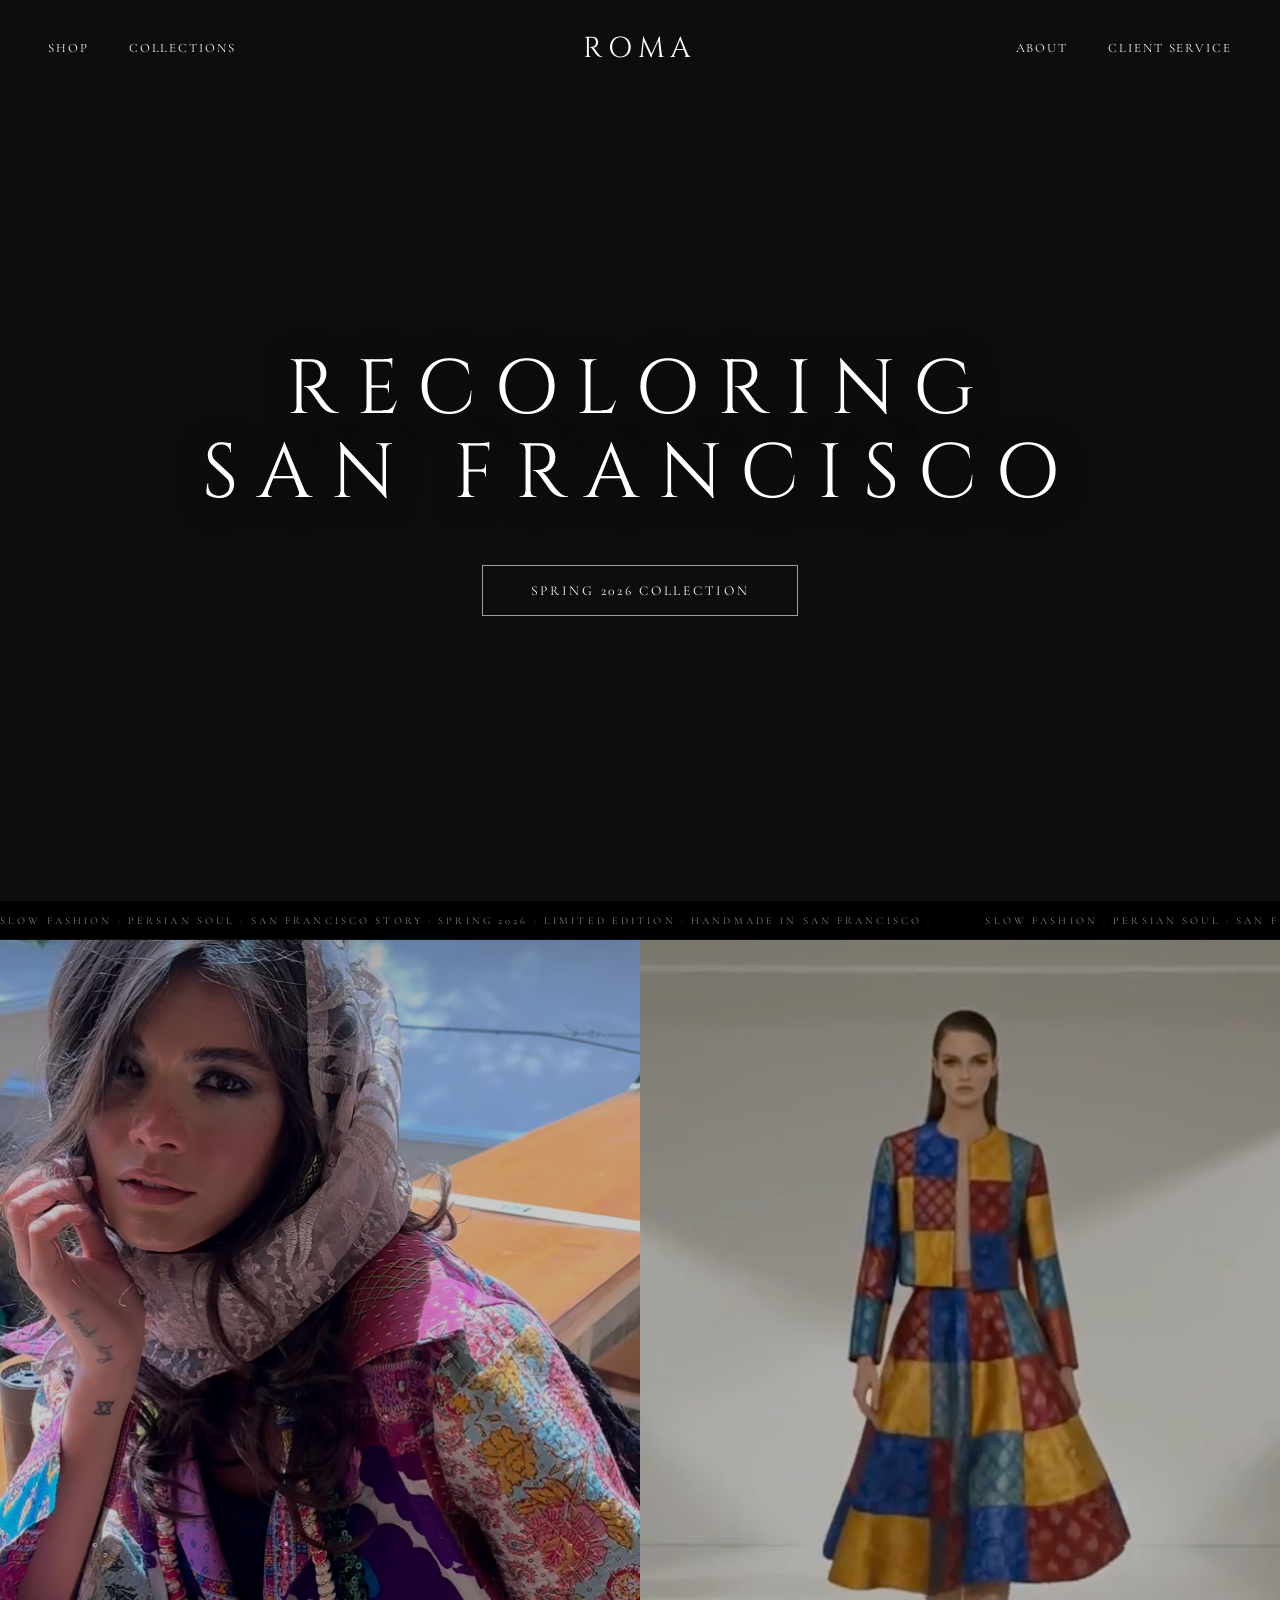
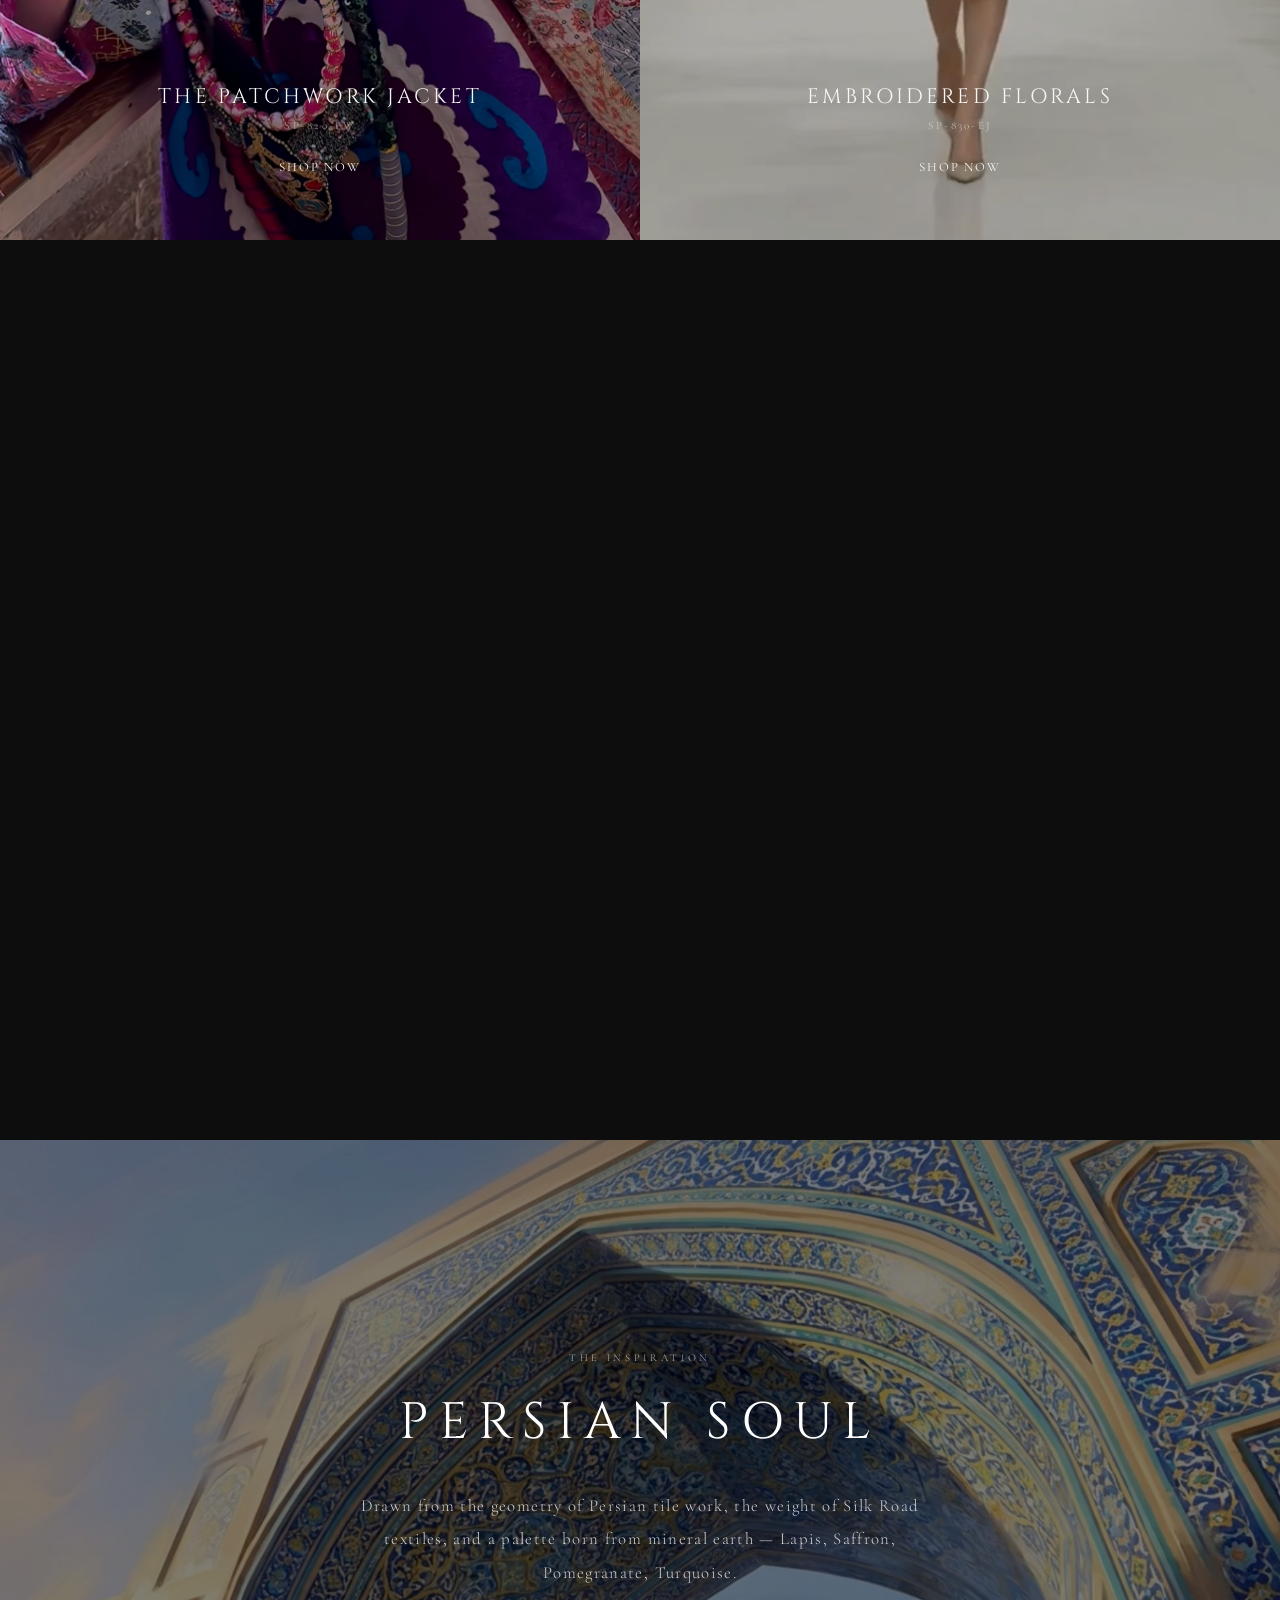
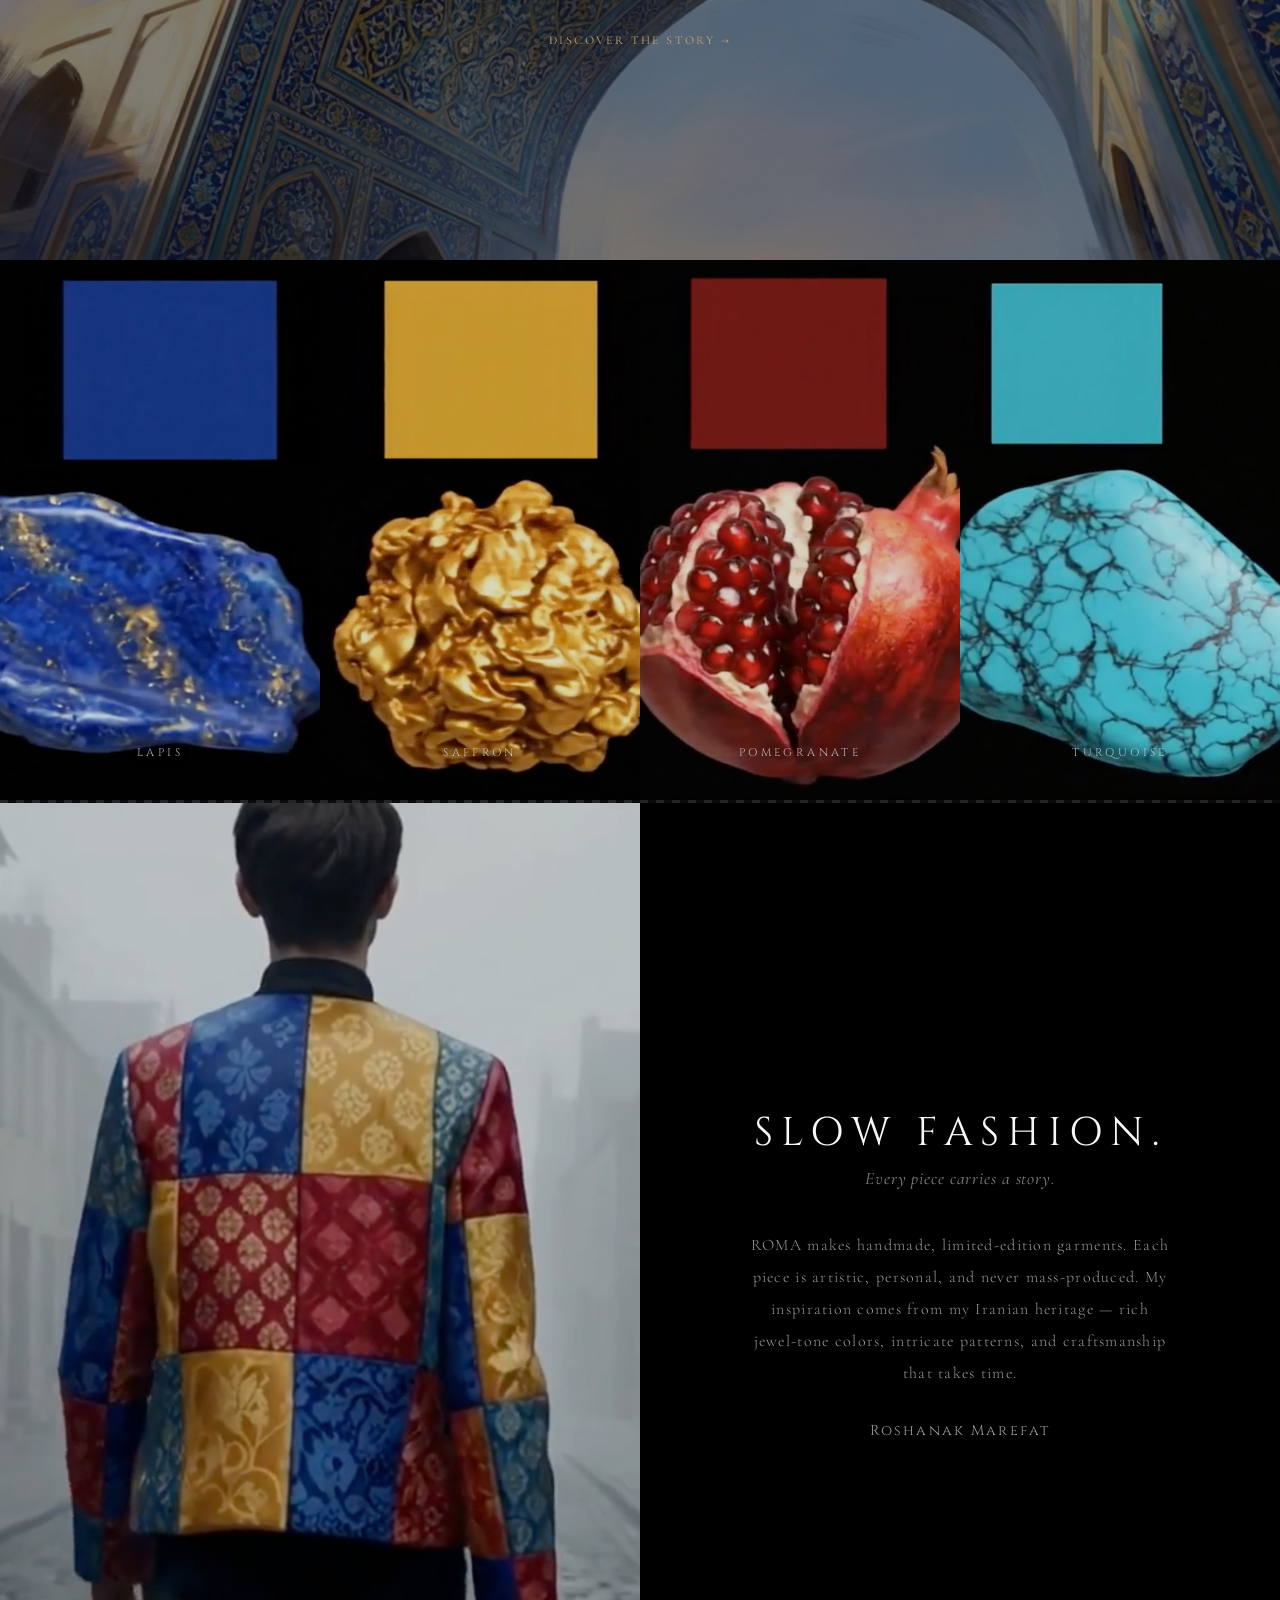
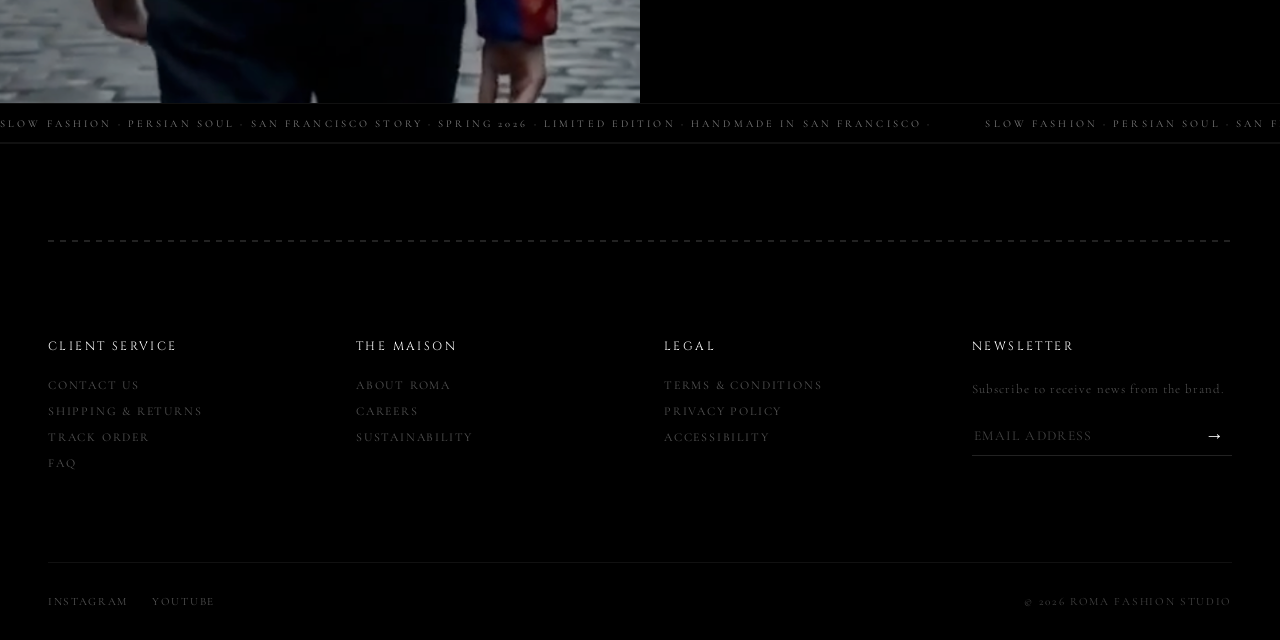
==== commit 36769b4c: "Remove custom cursor — revert to default browser cursor Co-Authored-By: Claude Opus 4.6 (1M context)" ====
--- a/index.html
+++ b/index.html
@@ -15,7 +15,7 @@
     </div>
 
     <div class="page-transition"></div>
-    <div class="cursor"></div>
+
 
     <nav id="navbar">
         <div class="nav-left">
--- a/styles.css
+++ b/styles.css
@@ -52,24 +52,6 @@
     100% { width: 80px; }
 }
 
-/* ── Custom Cursor ── */
-body { cursor: none; }
-a, button, .product-card, .mobile-menu-btn { cursor: none; }
-.cursor {
-    width: 8px; height: 8px;
-    background: #fff;
-    border-radius: 50%;
-    position: fixed;
-    top: 0; left: 0;
-    z-index: 10000;
-    pointer-events: none;
-    transition: transform 0.15s ease, width 0.2s ease, height 0.2s ease, background 0.2s ease;
-    mix-blend-mode: difference;
-}
-.cursor.cursor-grow {
-    width: 40px; height: 40px;
-    background: rgba(255, 255, 255, 0.9);
-}
 
 /* ── Page Transition ── */
 .page-transition {
@@ -927,9 +909,7 @@
     .heritage-section { height: 60vh; }
     .studio-section { flex-direction: column; padding: 4rem 2rem; }
     .studio-image { width: 100%; height: 40vh; }
-    .cursor { display: none !important; }
-    body { cursor: auto !important; }
-    a, button, .product-card, .mobile-menu-btn { cursor: pointer !important; }
+
 }
 
 @media (max-width: 768px) {
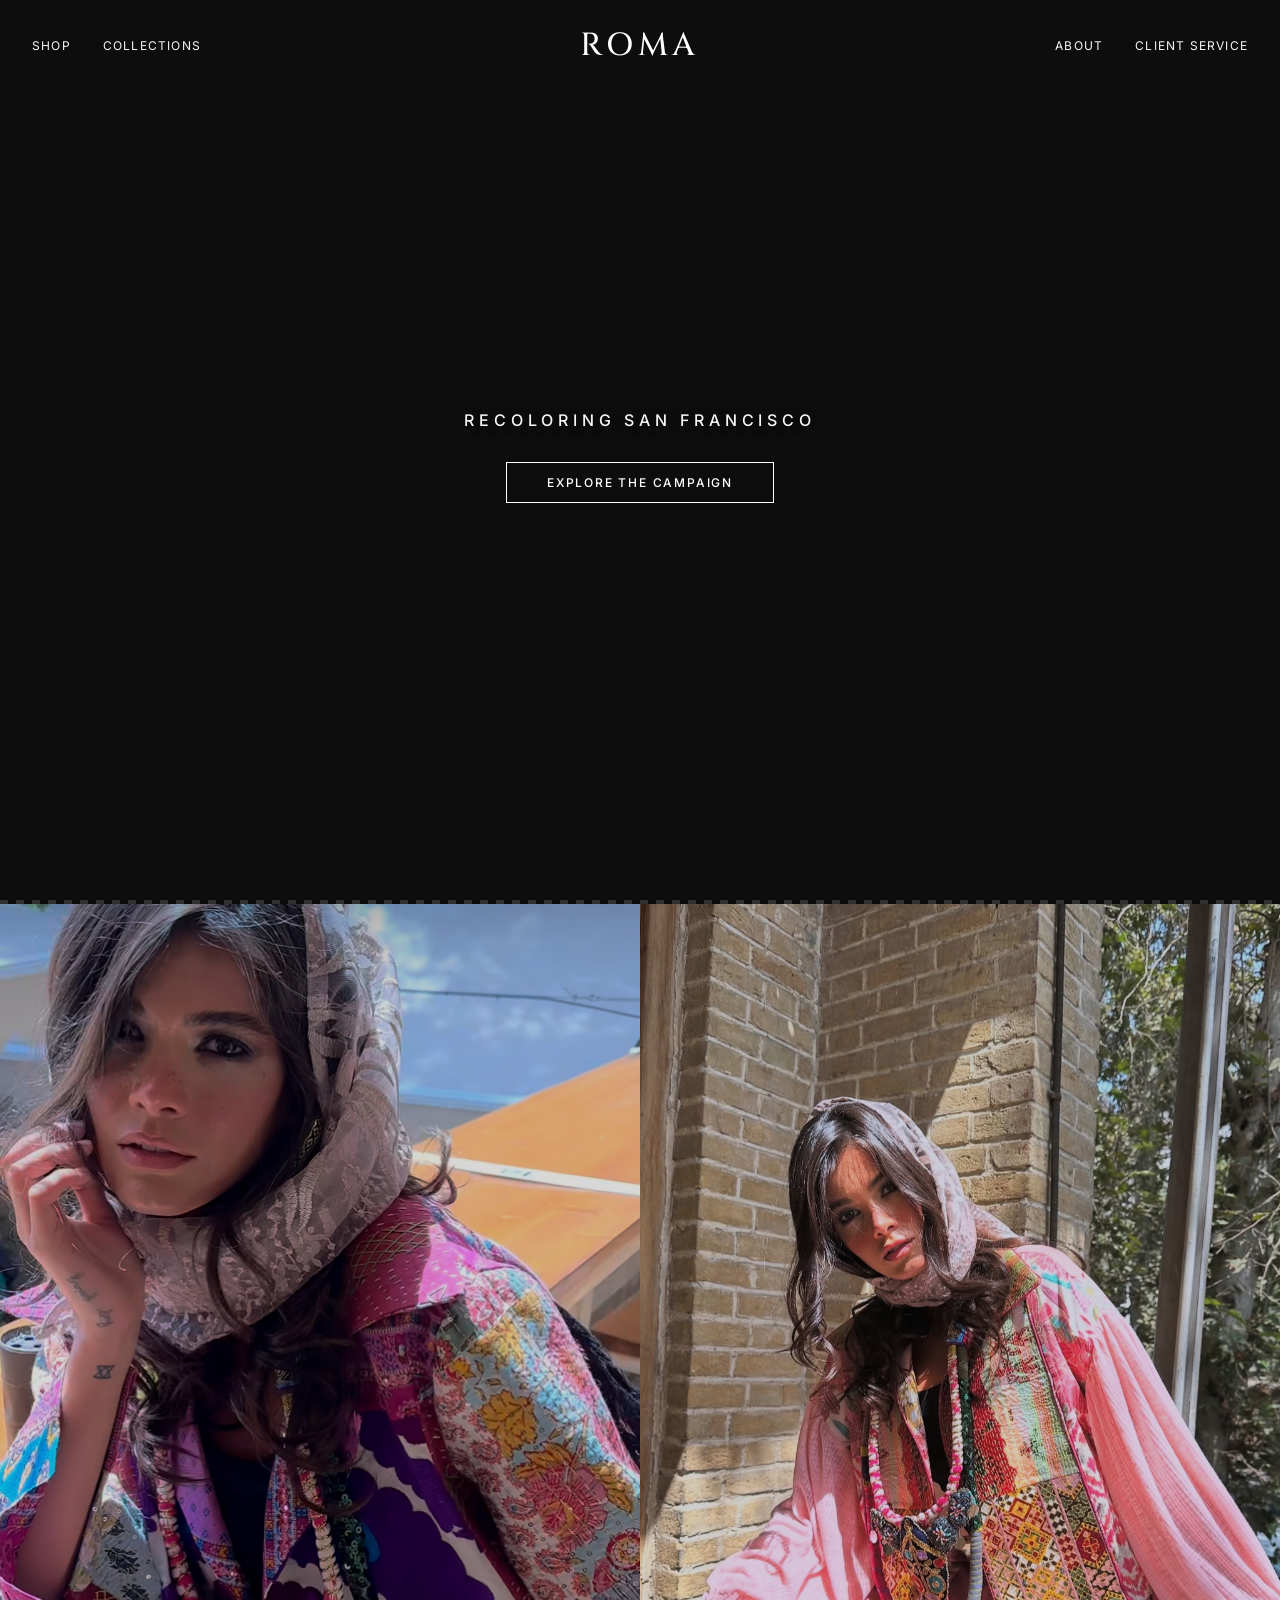
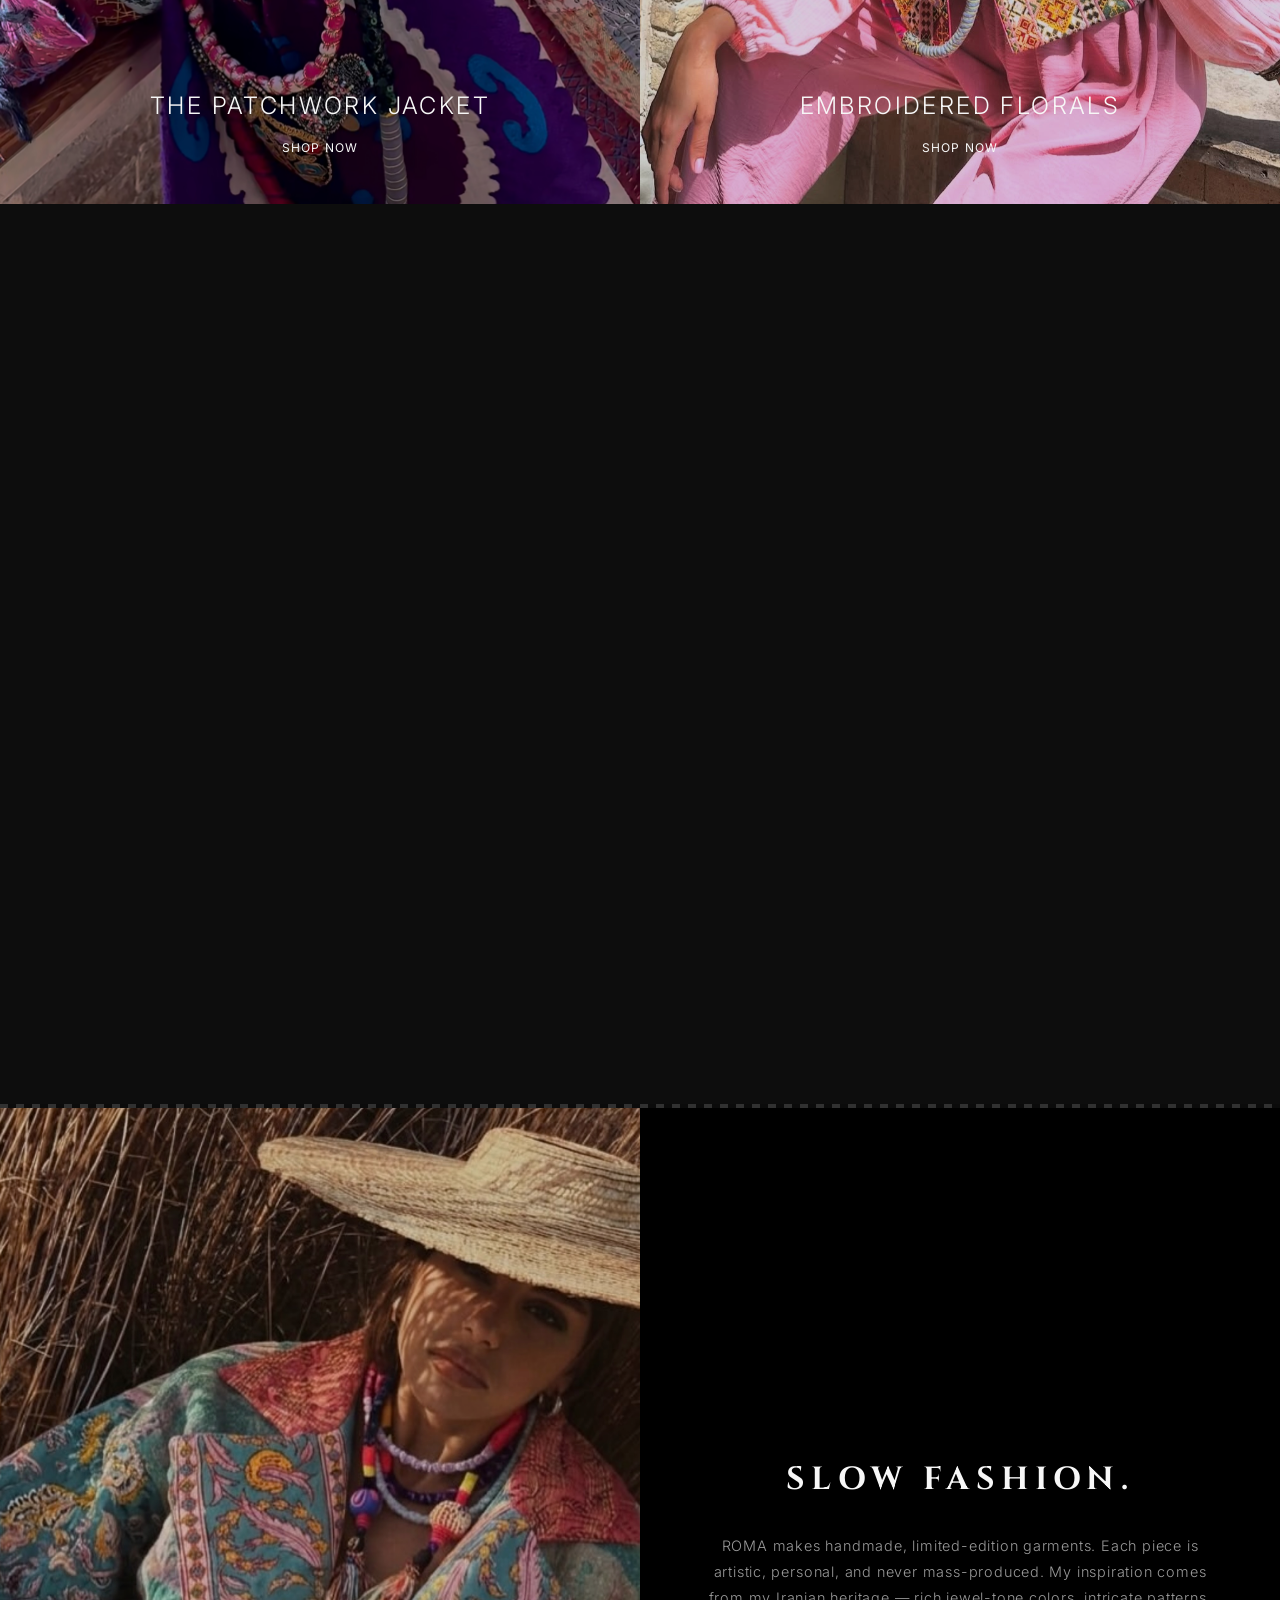
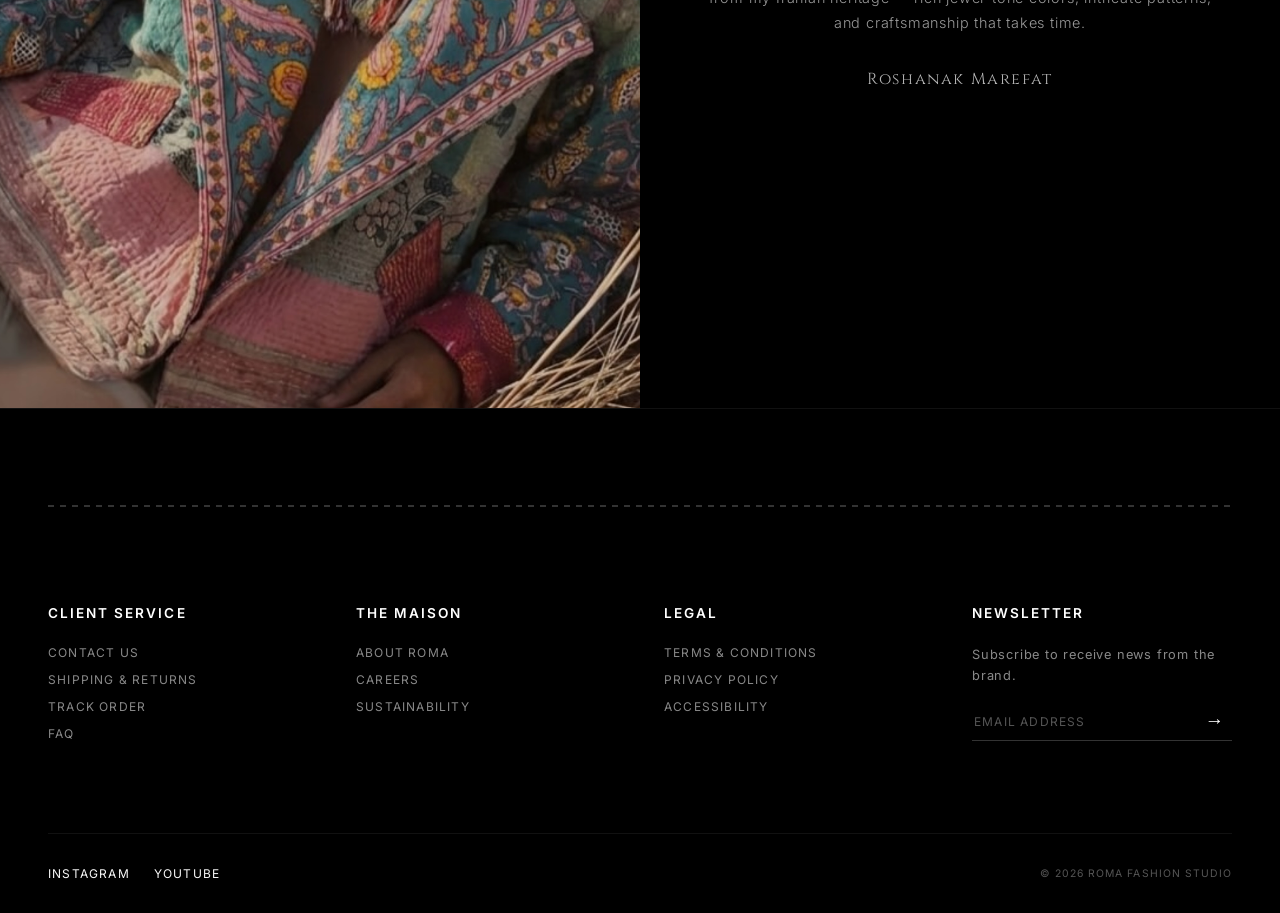
==== commit 9d74ab69: "Revert to original site (commit 5a60a88) Co-Authored-By: Claude Opus 4.6 (1M context) <noreply@anthr" ====
--- a/index.html
+++ b/index.html
@@ -13,9 +13,6 @@
         <div class="preloader-logo">ROMA</div>
         <div class="preloader-stripe"></div>
     </div>
-
-    <div class="page-transition"></div>
-
 
     <nav id="navbar">
         <div class="nav-left">
@@ -45,7 +42,6 @@
         <a href="#">CLIENT SERVICE</a>
     </div>
 
-    <!-- Hero 1: Campaign Video -->
     <section class="hero slideup">
         <div class="hero-bg video-wrapper zoomed-video">
             <video autoplay loop muted playsinline>
@@ -53,40 +49,30 @@
             </video>
         </div>
         <div class="hero-content">
-            <h2><span>RECOLORING</span><span>SAN FRANCISCO</span></h2>
-            <a href="store.html" class="btn-primary">SPRING 2026 COLLECTION</a>
+            <h2>RECOLORING SAN FRANCISCO</h2>
+            <a href="lookbook.html" class="btn-primary">EXPLORE THE CAMPAIGN</a>
         </div>
     </section>
 
-    <!-- Ticker 1 -->
-    <div class="ticker">
-        <div class="ticker-inner">
-            <span>SLOW FASHION &middot; PERSIAN SOUL &middot; SAN FRANCISCO STORY &middot; SPRING 2026 &middot; LIMITED EDITION &middot; HANDMADE IN SAN FRANCISCO &middot;&nbsp;</span>
-            <span>SLOW FASHION &middot; PERSIAN SOUL &middot; SAN FRANCISCO STORY &middot; SPRING 2026 &middot; LIMITED EDITION &middot; HANDMADE IN SAN FRANCISCO &middot;&nbsp;</span>
-        </div>
-    </div>
+    <div class="zebra-divider"></div>
 
-    <!-- Split: Product Editorial -->
     <section class="split-section">
         <div class="split-half slideup delay-1">
             <div class="image-wrapper" style="background-image: url('assets/IMG_0244_2.jpg');"></div>
             <div class="split-text">
                 <h3>THE PATCHWORK JACKET</h3>
-                <div class="split-subtitle">SP-820-PW</div>
                 <a href="store.html" class="link-underline">SHOP NOW</a>
             </div>
         </div>
         <div class="split-half slideup delay-2">
-            <div class="image-wrapper" style="background-image: url('assets/ai_runway_patchwork.png');"></div>
+            <div class="image-wrapper" style="background-image: url('assets/IMG_0245.jpg');"></div>
             <div class="split-text">
                 <h3>EMBROIDERED FLORALS</h3>
-                <div class="split-subtitle">SP-830-EJ</div>
                 <a href="store.html" class="link-underline">SHOP NOW</a>
             </div>
         </div>
     </section>
 
-    <!-- Hero 2: Collection Video -->
     <section class="hero slideup">
         <div class="hero-bg video-wrapper">
             <video autoplay loop muted playsinline>
@@ -94,62 +80,25 @@
             </video>
         </div>
         <div class="hero-content">
-            <h2><span>PERSIAN</span><span>SOUL</span></h2>
+            <h2>SPRING 26 : PERSIAN SOUL</h2>
             <a href="lookbook.html" class="btn-primary">DISCOVER THE COLLECTION</a>
-        </div>
-    </section>
-
-    <!-- Heritage Section -->
-    <section class="heritage-section slideup">
-        <div class="heritage-bg" style="background-image: url('assets/ai_persian_arch.png');"></div>
-        <div class="heritage-content">
-            <div class="label">THE INSPIRATION</div>
-            <h2>PERSIAN SOUL</h2>
-            <p>Drawn from the geometry of Persian tile work, the weight of Silk Road textiles, and a palette born from mineral earth — Lapis, Saffron, Pomegranate, Turquoise.</p>
-            <a href="about.html" class="link-underline">DISCOVER THE STORY &rarr;</a>
-        </div>
-    </section>
-
-    <!-- Color Story Strip -->
-    <section class="color-strip slideup">
-        <div class="color-panel" style="background-image: url('assets/ai_lapis_stone.png');">
-            <span>LAPIS</span>
-        </div>
-        <div class="color-panel" style="background-image: url('assets/ai_saffron_stone.png');">
-            <span>SAFFRON</span>
-        </div>
-        <div class="color-panel" style="background-image: url('assets/ai_pomegranate.png');">
-            <span>POMEGRANATE</span>
-        </div>
-        <div class="color-panel" style="background-image: url('assets/ai_turquoise_stone.png');">
-            <span>TURQUOISE</span>
         </div>
     </section>
 
     <div class="zebra-divider"></div>
 
-    <!-- Slow Fashion Panel -->
     <section class="split-section">
         <div class="split-half slideup delay-1">
-            <div class="image-wrapper" style="background-image: url('assets/ai_foggy_street_coat.png');"></div>
+            <div class="image-wrapper" style="background-image: url('assets/IMG_4004.jpg');"></div>
         </div>
         <div class="split-half dark text-only slideup delay-2">
             <div class="split-text-centered">
                 <h3>SLOW FASHION.</h3>
-                <div class="split-tagline">Every piece carries a story.</div>
                 <p>ROMA makes handmade, limited-edition garments. Each piece is artistic, personal, and never mass-produced. My inspiration comes from my Iranian heritage — rich jewel-tone colors, intricate patterns, and craftsmanship that takes time.</p>
                 <div class="signature">Roshanak Marefat</div>
             </div>
         </div>
     </section>
-
-    <!-- Ticker 2 -->
-    <div class="ticker">
-        <div class="ticker-inner">
-            <span>SLOW FASHION &middot; PERSIAN SOUL &middot; SAN FRANCISCO STORY &middot; SPRING 2026 &middot; LIMITED EDITION &middot; HANDMADE IN SAN FRANCISCO &middot;&nbsp;</span>
-            <span>SLOW FASHION &middot; PERSIAN SOUL &middot; SAN FRANCISCO STORY &middot; SPRING 2026 &middot; LIMITED EDITION &middot; HANDMADE IN SAN FRANCISCO &middot;&nbsp;</span>
-        </div>
-    </div>
 
     <footer class="footer">
         <div class="footer-zebra"></div>
@@ -187,7 +136,9 @@
                 <a href="#">INSTAGRAM</a>
                 <a href="#">YOUTUBE</a>
             </div>
-            <div class="copyright">&copy; 2026 ROMA FASHION STUDIO</div>
+            <div class="copyright">
+                &copy; 2026 ROMA FASHION STUDIO
+            </div>
         </div>
     </footer>
 
--- a/styles.css
+++ b/styles.css
@@ -1,22 +1,26 @@
-@import url('https://fonts.googleapis.com/css2?family=Cinzel:wght@400;500;600&family=Cormorant+Garamond:ital,wght@0,300;0,400;0,500;1,300;1,400&display=swap');
+@import url('https://fonts.googleapis.com/css2?family=Cinzel:wght@400;500;600&family=Inter:wght@200;300;400;500;600&display=swap');
 
 :root {
     --text-color: #f7f7f7;
     --bg-color: #0d0d0d;
-    --gold: #c8a96e;
+    --accent: #c2185b;
     --pomegranate: #c2185b;
     --saffron: #d4a017;
     --lapis: #1a3a6b;
     --turquoise: #1a8f7f;
+    --malachite: #2e7d52;
+    --indigo: #283593;
     --hover: #bdbdbd;
     --transition: all 0.4s cubic-bezier(0.25, 0.46, 0.45, 0.94);
 }
 
-/* ── Preloader ── */
+/* Preloader */
 .preloader {
     position: fixed;
-    top: 0; left: 0;
-    width: 100%; height: 100%;
+    top: 0;
+    left: 0;
+    width: 100%;
+    height: 100%;
     background: #000;
     z-index: 9999;
     display: flex;
@@ -38,9 +42,14 @@
     animation: preloaderPulse 1.2s ease-in-out infinite;
 }
 .preloader-stripe {
-    width: 60px; height: 3px;
+    width: 60px;
+    height: 3px;
     margin-top: 1.5rem;
-    background: repeating-linear-gradient(90deg, #fff 0px, #fff 4px, #000 4px, #000 8px);
+    background: repeating-linear-gradient(
+        90deg,
+        #fff 0px, #fff 4px,
+        #000 4px, #000 8px
+    );
     animation: preloaderStripe 1s ease-in-out infinite alternate;
 }
 @keyframes preloaderPulse {
@@ -52,34 +61,20 @@
     100% { width: 80px; }
 }
 
-
-/* ── Page Transition ── */
-.page-transition {
-    position: fixed;
-    top: 0; left: 0;
-    width: 100%; height: 100%;
-    background: #000;
-    z-index: 9998;
-    pointer-events: none;
-    opacity: 0;
-    transition: opacity 0.3s ease;
-}
-.page-transition.active {
-    opacity: 1;
-}
-
-/* ── Base ── */
+/* Base */
 body, html {
-    margin: 0; padding: 0;
+    margin: 0;
+    padding: 0;
     box-sizing: border-box;
-    font-family: 'Cormorant Garamond', serif;
+    font-family: 'Inter', sans-serif;
     background-color: var(--bg-color);
     color: var(--text-color);
-    letter-spacing: 0.08em;
+    letter-spacing: 0.05em;
     -webkit-font-smoothing: antialiased;
     scroll-behavior: smooth;
     overflow-x: hidden;
 }
+
 body {
     opacity: 0;
     transition: opacity 0.5s ease;
@@ -93,88 +88,117 @@
     color: #000000;
 }
 
-* { box-sizing: border-box; }
-
-p {
-    font-weight: 300;
-    font-size: 1rem;
-    line-height: 2;
-    letter-spacing: 0.08em;
+* {
+    box-sizing: border-box;
 }
 
 /* Custom scrollbar */
-::-webkit-scrollbar { width: 4px; }
-::-webkit-scrollbar-track { background: #000; }
-::-webkit-scrollbar-thumb { background: #222; }
-::-webkit-scrollbar-thumb:hover { background: #444; }
+::-webkit-scrollbar {
+    width: 6px;
+}
+::-webkit-scrollbar-track {
+    background: #000;
+}
+::-webkit-scrollbar-thumb {
+    background: #333;
+    border-radius: 3px;
+}
+::-webkit-scrollbar-thumb:hover {
+    background: #555;
+}
 
 a {
     color: var(--text-color);
     text-decoration: none;
     transition: var(--transition);
-    font-family: 'Cormorant Garamond', serif;
-    font-size: 0.8rem;
+    font-size: 0.75rem;
     font-weight: 400;
-    letter-spacing: 0.15em;
+    letter-spacing: 0.1em;
     text-transform: uppercase;
 }
-a:hover { color: var(--hover); }
-
-/* ── Navbar ── */
+
+a:hover {
+    color: var(--hover);
+}
+
+/* Navbar */
 #navbar {
     position: fixed;
-    top: 0; left: 0;
+    top: 0;
+    left: 0;
     width: 100%;
     z-index: 100;
     display: flex;
     justify-content: space-between;
     align-items: center;
-    padding: 1.8rem 3rem;
+    padding: 1.5rem 2rem;
     background: transparent;
     transition: var(--transition);
 }
+
 #navbar.scrolled {
-    background: rgba(0, 0, 0, 0.9);
-    backdrop-filter: blur(15px);
-    border-bottom: 1px solid rgba(255, 255, 255, 0.04);
-}
+    background: rgba(13, 13, 13, 0.85);
+    backdrop-filter: blur(10px);
+    border-bottom: 1px solid rgba(255, 255, 255, 0.05);
+}
+
 .nav-left, .nav-right {
     display: flex;
-    gap: 2.5rem;
+    gap: 2rem;
     flex: 1;
 }
-.nav-right { justify-content: flex-end; }
-.nav-center { flex: 0 0 auto; }
+
+.nav-right {
+    justify-content: flex-end;
+}
+
+.nav-center {
+    flex: 0 0 auto;
+}
+
 .logo {
     font-family: 'Cinzel', serif;
-    font-size: 1.8rem;
-    font-weight: 400;
-    letter-spacing: 0.2em;
-    color: #fff;
-}
-.logo:hover { color: #fff; opacity: 0.7; }
+    font-size: 2rem;
+    font-weight: 500;
+    letter-spacing: 0.15em;
+    color: #fff;
+}
+.logo:hover {
+    color: #fff;
+    opacity: 0.8;
+}
+
 .nav-left a.active,
-.nav-right a.active { color: #fff; }
-
-/* ── Mobile Menu ── */
+.nav-right a.active {
+    color: #fff;
+}
+
+/* Mobile Menu */
 .mobile-menu-btn {
     display: none;
     flex-direction: column;
     gap: 6px;
+    cursor: pointer;
     position: fixed;
-    top: 2rem; right: 2rem;
+    top: 2rem;
+    right: 2rem;
     z-index: 201;
 }
+
 .mobile-menu-btn span {
-    width: 28px; height: 1px;
+    width: 30px;
+    height: 1px;
     background: #fff;
     transition: var(--transition);
 }
+
 .mobile-nav-overlay {
     position: fixed;
-    top: 0; left: 0;
-    width: 100%; height: 100%;
-    background: rgba(0, 0, 0, 0.98);
+    top: 0;
+    left: 0;
+    width: 100%;
+    height: 100%;
+    background: rgba(0, 0, 0, 0.97);
     z-index: 200;
     display: flex;
     align-items: center;
@@ -185,24 +209,35 @@
     visibility: hidden;
     transition: opacity 0.4s ease, visibility 0.4s ease;
 }
+
 .mobile-nav-overlay.open {
     opacity: 1;
     visibility: visible;
 }
+
 .mobile-nav-overlay a {
     font-family: 'Cinzel', serif;
     font-size: 1.5rem;
     letter-spacing: 0.2em;
     color: #fff;
-}
-.mobile-nav-overlay a:hover { color: var(--gold); }
+    transition: var(--transition);
+}
+
+.mobile-nav-overlay a:hover {
+    color: var(--saffron);
+}
+
 .mobile-nav-stripe {
-    width: 40px; height: 2px;
-    background: repeating-linear-gradient(90deg, #fff 0px, #fff 3px, transparent 3px, transparent 6px);
-    opacity: 0.5;
-}
-
-/* ── Hero Sections ── */
+    width: 40px;
+    height: 3px;
+    background: repeating-linear-gradient(
+        90deg,
+        #fff 0px, #fff 3px,
+        transparent 3px, transparent 6px
+    );
+}
+
+/* Hero Sections */
 .hero {
     height: 100vh;
     display: flex;
@@ -212,35 +247,48 @@
     position: relative;
     overflow: hidden;
 }
+
 .hero-bg {
     position: absolute;
-    top: 0; left: 0;
-    width: 100%; height: 100%;
+    top: 0;
+    left: 0;
+    width: 100%;
+    height: 100%;
     background-size: cover;
     background-position: center 20%;
-    filter: brightness(0.6);
+    filter: brightness(0.7);
     z-index: -1;
     transform: scale(1.05);
     transition: transform 1s ease-out;
 }
-.hero:hover .hero-bg { transform: scale(1); }
+
+.hero:hover .hero-bg {
+    transform: scale(1);
+}
 
 .video-wrapper {
     position: absolute;
-    top: 0; left: 0;
-    width: 100%; height: 100%;
+    top: 0;
+    left: 0;
+    width: 100%;
+    height: 100%;
     overflow: hidden;
     z-index: -1;
 }
+
 .video-wrapper video {
-    min-width: 100%; min-height: 100%;
-    width: auto; height: auto;
+    min-width: 100%;
+    min-height: 100%;
+    width: auto;
+    height: auto;
     position: absolute;
-    top: 50%; left: 50%;
+    top: 50%;
+    left: 50%;
     transform: translate(-50%, -50%);
     object-fit: cover;
-    filter: brightness(0.55);
-}
+    filter: brightness(0.65);
+}
+
 .video-wrapper.zoomed-video video {
     transform: translate(-50%, -50%) scale(1.2);
 }
@@ -249,77 +297,41 @@
     display: flex;
     flex-direction: column;
     align-items: center;
-    max-width: 90vw;
-}
+}
+
 .hero-content h2 {
-    font-family: 'Cinzel', serif;
-    font-size: clamp(2.5rem, 6vw, 7rem);
-    font-weight: 400;
-    letter-spacing: 0.25em;
-    line-height: 1.1;
-    margin-bottom: 3rem;
-    text-shadow: 0 4px 30px rgba(0,0,0,0.6);
-    color: #fff;
-}
-.hero-content h2 span {
-    display: block;
+    font-size: 1rem;
+    font-weight: 500;
+    letter-spacing: 0.3em;
+    margin-bottom: 2rem;
+    text-shadow: 0 2px 10px rgba(0,0,0,0.5);
 }
 
 .btn-primary {
     display: inline-block;
-    padding: 1rem 3rem;
-    border: 1px solid rgba(255,255,255,0.6);
+    padding: 0.75rem 2.5rem;
+    border: 1px solid #fff;
     color: #fff;
     background: transparent;
-    font-family: 'Cormorant Garamond', serif;
-    font-size: 0.85rem;
-    font-weight: 400;
-    letter-spacing: 0.2em;
-    backdrop-filter: blur(4px);
+    font-size: 0.75rem;
+    font-weight: 500;
+    letter-spacing: 0.15em;
+    backdrop-filter: blur(2px);
     transition: var(--transition);
-    text-transform: uppercase;
-}
+}
+
 .btn-primary:hover {
     background: #fff;
     color: #000;
-    border-color: #fff;
-}
-
-/* ── Ticker / Marquee ── */
-.ticker {
-    width: 100%;
-    height: 40px;
-    background: #000;
-    overflow: hidden;
-    display: flex;
-    align-items: center;
-    border-top: 1px solid #111;
-    border-bottom: 1px solid #111;
-}
-.ticker-inner {
-    display: flex;
-    white-space: nowrap;
-    animation: marquee 30s linear infinite;
-}
-.ticker-inner span {
-    font-family: 'Cormorant Garamond', serif;
-    font-size: 0.65rem;
-    letter-spacing: 0.3em;
-    color: rgba(255,255,255,0.5);
-    text-transform: uppercase;
-    padding-right: 3rem;
-}
-@keyframes marquee {
-    0% { transform: translateX(0); }
-    100% { transform: translateX(-50%); }
-}
-
-/* ── Split Section ── */
+}
+
+/* Split Section */
 .split-section {
     display: flex;
     width: 100%;
     height: 100vh;
 }
+
 .split-half {
     flex: 1;
     position: relative;
@@ -329,230 +341,128 @@
     justify-content: center;
     background: #000;
 }
+
 .image-wrapper {
     position: absolute;
-    top: 0; left: 0;
-    width: 100%; height: 100%;
+    top: 0;
+    left: 0;
+    width: 100%;
+    height: 100%;
     background-size: cover;
     background-position: center;
     transition: transform 1.5s ease-out, filter 0.8s ease;
-    filter: brightness(0.8);
-}
+    filter: brightness(0.85);
+}
+
 .split-half:hover .image-wrapper {
     transform: scale(1.02);
     filter: brightness(1);
 }
+
 .split-text {
     position: absolute;
-    bottom: 4rem;
+    bottom: 3rem;
     text-align: center;
     width: 100%;
-    z-index: 2;
-}
+}
+
 .split-text h3 {
-    font-family: 'Cinzel', serif;
-    font-size: 1.3rem;
-    font-weight: 400;
-    letter-spacing: 0.15em;
-    margin-bottom: 0.5rem;
-}
-.split-text .split-subtitle {
-    font-size: 0.7rem;
-    letter-spacing: 0.2em;
-    color: rgba(255,255,255,0.5);
-    margin-bottom: 1.5rem;
-}
+    font-size: 1.5rem;
+    font-weight: 300;
+    letter-spacing: 0.1em;
+    margin-bottom: 1rem;
+}
+
 .link-underline {
     position: relative;
     display: inline-block;
 }
+
 .link-underline::after {
     content: '';
     position: absolute;
     left: 50%;
     bottom: -4px;
-    width: 0; height: 1px;
+    width: 0;
+    height: 1px;
     background-color: currentColor;
     transition: width 0.3s ease, left 0.3s ease;
 }
+
 .link-underline:hover::after {
     width: 100%;
     left: 0;
 }
 
-/* Split Text Panel */
 .split-text-centered {
-    padding: 4rem;
+    padding: 3rem;
     text-align: center;
-    max-width: 550px;
-}
+    max-width: 600px;
+}
+
 .split-text-centered h3 {
     font-family: 'Cinzel', serif;
-    font-size: 2.5rem;
+    font-size: 2rem;
     letter-spacing: 0.2em;
-    margin-bottom: 0.5rem;
-    font-weight: 400;
-}
-.split-text-centered .split-tagline {
-    font-family: 'Cormorant Garamond', serif;
-    font-style: italic;
-    font-size: 1.1rem;
-    color: rgba(255,255,255,0.5);
-    letter-spacing: 0.05em;
-    margin-bottom: 2.5rem;
-}
+    margin-bottom: 2rem;
+}
+
 .split-text-centered p {
-    font-size: 1rem;
-    line-height: 2;
+    font-size: 0.9rem;
+    line-height: 1.8;
     color: #999;
     font-weight: 300;
     margin-bottom: 2rem;
 }
+
 .signature {
     font-family: 'Cinzel', serif;
-    font-size: 0.9rem;
-    letter-spacing: 0.15em;
-    color: #fff;
-    opacity: 0.6;
-}
-
-/* ── Heritage Section ── */
-.heritage-section {
-    position: relative;
-    width: 100%;
-    height: 80vh;
-    display: flex;
-    align-items: center;
-    justify-content: center;
+    font-size: 1rem;
+    letter-spacing: 0.1em;
+    color: #fff;
+    opacity: 0.7;
+}
+
+/* Zebra Stripe Divider */
+.zebra-divider {
+    width: 100%;
+    height: 4px;
+    background: repeating-linear-gradient(
+        90deg,
+        #fff 0px, #fff 8px,
+        #000 8px, #000 16px
+    );
+    opacity: 0.15;
+}
+
+/* Page Header (shared across sub-pages) */
+.page-header {
+    padding-top: 15vh;
+    padding-bottom: 5vh;
     text-align: center;
-    overflow: hidden;
-}
-.heritage-bg {
-    position: absolute;
-    top: 0; left: 0;
-    width: 100%; height: 100%;
-    background-size: cover;
-    background-position: center;
-    filter: brightness(0.5);
-    z-index: 0;
-}
-.heritage-content {
-    position: relative;
-    z-index: 1;
-    max-width: 700px;
-    padding: 3rem;
-}
-.heritage-content .label {
-    font-family: 'Cormorant Garamond', serif;
-    font-size: 0.65rem;
-    letter-spacing: 0.35em;
+}
+.page-header h1 {
+    font-family: 'Cinzel', serif;
+    font-size: 2.5rem;
+    letter-spacing: 0.2em;
+    font-weight: 500;
+    color: #fff;
+}
+.page-header .subtitle {
     text-transform: uppercase;
-    color: rgba(255,255,255,0.6);
-    margin-bottom: 1.5rem;
-}
-.heritage-content h2 {
-    font-family: 'Cinzel', serif;
-    font-size: clamp(2rem, 4vw, 4rem);
-    font-weight: 400;
+    font-size: 0.7rem;
     letter-spacing: 0.2em;
-    color: #fff;
-    margin: 0 0 2rem;
-}
-.heritage-content p {
-    font-size: 1.05rem;
-    line-height: 2;
-    color: rgba(255,255,255,0.8);
-    font-weight: 300;
-    margin-bottom: 2.5rem;
-}
-.heritage-content a {
-    font-size: 0.75rem;
-    letter-spacing: 0.2em;
-    color: var(--gold);
-}
-
-/* ── Color Story Strip ── */
-.color-strip {
-    display: flex;
-    width: 100%;
-}
-.color-panel {
-    flex: 1;
-    height: 60vh;
-    position: relative;
-    background-size: cover;
-    background-position: center;
-    filter: brightness(0.85);
-    transition: filter 0.6s ease;
-    display: flex;
-    align-items: flex-end;
-    justify-content: center;
-    padding-bottom: 2.5rem;
-}
-.color-panel:hover {
-    filter: brightness(1);
-}
-.color-panel span {
-    font-family: 'Cinzel', serif;
-    font-size: 0.7rem;
-    letter-spacing: 0.3em;
-    color: rgba(255,255,255,0.8);
-    text-shadow: 0 2px 10px rgba(0,0,0,0.5);
-}
-
-/* ── Zebra Stripe Divider ── */
-.zebra-divider {
-    width: 100%;
-    height: 3px;
-    background: repeating-linear-gradient(90deg, #fff 0px, #fff 8px, #000 8px, #000 16px);
-    opacity: 0.1;
-}
-
-/* ── Page Header ── */
-.page-header {
-    padding-top: 18vh;
-    padding-bottom: 3vh;
-    text-align: center;
-}
-.page-header h1 {
-    font-family: 'Cinzel', serif;
-    font-size: clamp(1.8rem, 3vw, 3rem);
-    letter-spacing: 0.25em;
-    font-weight: 400;
-    color: #fff;
-}
-.page-header .subtitle {
-    font-family: 'Cormorant Garamond', serif;
-    text-transform: uppercase;
-    font-size: 0.75rem;
-    letter-spacing: 0.25em;
-    color: #666;
+    color: #888;
     margin-top: 1rem;
 }
 
-/* ── Store Intro ── */
-.store-intro {
-    text-align: center;
-    max-width: 700px;
-    margin: 0 auto;
-    padding: 2rem 2rem 4rem;
-}
-.store-intro p {
-    font-family: 'Cormorant Garamond', serif;
-    font-style: italic;
-    font-size: 1.1rem;
-    line-height: 1.8;
-    color: #666;
-    letter-spacing: 0.05em;
-}
-
-/* ── About Page ── */
+/* About Page */
 .about-content {
     max-width: 800px;
     margin: 0 auto;
     padding: 2rem;
-    line-height: 2;
-    color: #ccc;
+    line-height: 1.8;
+    color: #ddd;
     font-weight: 300;
     text-align: center;
 }
@@ -561,16 +471,15 @@
     height: 60vh;
     background-size: cover;
     background-position: center;
+    margin: 3rem 0;
+    filter: grayscale(100%) contrast(1.1);
+}
+.about-quote {
+    font-family: 'Cinzel', serif;
+    font-size: 1.5rem;
     margin: 4rem 0;
-    filter: brightness(0.9);
-}
-.about-quote {
-    font-family: 'Cinzel', serif;
-    font-size: 1.4rem;
-    margin: 5rem 0;
     color: #fff;
     letter-spacing: 0.05em;
-    line-height: 1.6;
     position: relative;
     padding: 2rem 0;
 }
@@ -578,39 +487,48 @@
 .about-quote::after {
     content: '';
     display: block;
-    width: 40px; height: 2px;
-    margin: 0 auto 2rem;
-    background: repeating-linear-gradient(90deg, #fff 0px, #fff 3px, transparent 3px, transparent 6px);
-    opacity: 0.3;
-}
-.about-quote::after { margin: 2rem auto 0; }
-
-/* About Film */
+    width: 40px;
+    height: 3px;
+    margin: 0 auto 1.5rem;
+    background: repeating-linear-gradient(
+        90deg,
+        #fff 0px, #fff 3px,
+        transparent 3px, transparent 6px
+    );
+    opacity: 0.4;
+}
+.about-quote::after {
+    margin: 1.5rem auto 0;
+}
+
+/* About Film Section */
 .about-film {
     max-width: 1000px;
     margin: 0 auto;
-    padding: 5rem 2rem;
+    padding: 4rem 2rem;
     text-align: center;
 }
-.about-film-header { margin-bottom: 3rem; }
+.about-film-header {
+    margin-bottom: 2.5rem;
+}
 .about-film-header h2 {
     font-family: 'Cinzel', serif;
-    font-size: 1rem;
-    letter-spacing: 0.3em;
-    font-weight: 400;
+    font-size: 1.2rem;
+    letter-spacing: 0.25em;
+    font-weight: 500;
     color: #fff;
     margin: 0 0 0.75rem;
 }
 .about-film-header .subtitle {
-    font-family: 'Cormorant Garamond', serif;
     text-transform: uppercase;
     font-size: 0.7rem;
-    letter-spacing: 0.25em;
-    color: #555;
+    letter-spacing: 0.2em;
+    color: #888;
 }
 .about-film-video {
-    width: 100%;
-    border: 1px solid #1a1a1a;
+    position: relative;
+    width: 100%;
+    border: 1px solid #222;
 }
 .about-film-video video {
     width: 100%;
@@ -618,81 +536,12 @@
     background: #000;
 }
 
-/* Studio Section */
-.studio-section {
-    display: flex;
-    width: 100%;
-    max-width: 1200px;
-    margin: 0 auto;
-    padding: 6rem 2rem;
-    gap: 4rem;
-    align-items: center;
-}
-.studio-image {
-    flex: 1;
-    height: 50vh;
-    background-size: cover;
-    background-position: center;
-    filter: brightness(0.9);
-}
-.studio-text {
-    flex: 1;
-}
-.studio-text h2 {
-    font-family: 'Cinzel', serif;
-    font-size: 1rem;
-    letter-spacing: 0.3em;
-    font-weight: 400;
-    color: #fff;
-    margin: 0 0 2rem;
-}
-.studio-text p {
-    color: #999;
-    font-weight: 300;
-    font-size: 1rem;
-    line-height: 2;
-}
-
-/* Editorial full-width panel */
-.editorial-panel {
-    width: 100%;
-    height: 70vh;
-    background-size: cover;
-    background-position: center;
-    filter: brightness(0.85);
-}
-.editorial-caption {
-    text-align: center;
-    padding: 3rem 2rem;
-}
-.editorial-caption p {
-    font-family: 'Cormorant Garamond', serif;
-    font-style: italic;
-    font-size: 1.1rem;
-    color: #666;
-    letter-spacing: 0.08em;
-}
-
-/* ── Lookbook Page ── */
-.lookbook-intro {
-    text-align: center;
-    max-width: 700px;
-    margin: 0 auto;
-    padding: 0 2rem 4rem;
-}
-.lookbook-intro p {
-    font-family: 'Cormorant Garamond', serif;
-    font-style: italic;
-    font-size: 1.2rem;
-    line-height: 1.8;
-    color: #666;
-    letter-spacing: 0.05em;
-}
+/* Lookbook Page */
 .lookbook-grid {
     display: grid;
     grid-template-columns: repeat(2, 1fr);
-    gap: 12px;
-    padding: 0 20px 20px;
+    gap: 15px;
+    padding: 20px;
     max-width: 1200px;
     margin: 0 auto;
 }
@@ -702,35 +551,24 @@
     background-size: cover;
     background-position: center;
     overflow: hidden;
+    border: 1px solid #222;
     transition: filter 0.6s ease;
 }
 .lookbook-item.large {
     grid-column: span 2;
     height: 90vh;
 }
-.lookbook-item:hover { filter: brightness(1.1); }
-
-.lookbook-caption {
-    position: absolute;
-    bottom: 0; left: 0; right: 0;
-    padding: 3rem 2rem 2rem;
-    background: linear-gradient(transparent, rgba(0,0,0,0.7));
-}
-.lookbook-caption span {
-    font-family: 'Cormorant Garamond', serif;
-    font-size: 0.65rem;
-    letter-spacing: 0.25em;
-    color: rgba(255,255,255,0.7);
-    text-transform: uppercase;
-}
-
-/* ── Store Page ── */
+.lookbook-item:hover {
+    filter: brightness(1.1);
+}
+
+/* Store Page */
 .product-grid {
     display: grid;
     grid-template-columns: repeat(3, 1fr);
-    gap: 1px;
-    background-color: #111;
-    padding: 1px;
+    gap: 2px;
+    background-color: #1a1a1a;
+    padding: 2px;
     margin: 0 auto;
     max-width: 1400px;
 }
@@ -740,6 +578,7 @@
     overflow: hidden;
     display: flex;
     flex-direction: column;
+    cursor: pointer;
     text-decoration: none;
 }
 .product-image {
@@ -748,113 +587,143 @@
     background-size: cover;
     background-position: center;
     transition: transform 1.2s cubic-bezier(0.25, 0.46, 0.45, 0.94), filter 0.8s ease;
-    filter: brightness(0.85);
+    filter: brightness(0.9);
 }
 .product-card:hover .product-image {
     transform: scale(1.03);
-    filter: brightness(1);
+    filter: brightness(1) contrast(1.1);
 }
 .product-info {
-    padding: 2rem 1.5rem;
+    padding: 2rem 1rem;
     text-align: center;
     background: #0d0d0d;
-    border-top: 1px solid #1a1a1a;
+    border-top: 1px solid #222;
     flex-grow: 1;
     display: flex;
     flex-direction: column;
     justify-content: center;
+    position: relative;
+}
+.product-info::after {
+    content: '';
+    position: absolute;
+    bottom: 0;
+    left: 0;
+    width: 100%;
+    height: 3px;
+    background: repeating-linear-gradient(
+        90deg,
+        var(--saffron) 0px, var(--saffron) 4px,
+        transparent 4px, transparent 8px
+    );
+    opacity: 0;
+    transition: opacity 0.4s ease;
+}
+.product-card:hover .product-info::after {
+    opacity: 1;
 }
 .product-title {
     font-family: 'Cinzel', serif;
-    font-size: 0.85rem;
+    font-size: 0.95rem;
     letter-spacing: 0.15em;
     margin-bottom: 0.5rem;
     color: #fff;
-    font-weight: 400;
     transition: color 0.3s ease;
 }
 .product-price {
-    font-family: 'Cormorant Garamond', serif;
-    font-size: 0.9rem;
+    font-size: 0.8rem;
     color: #888;
     letter-spacing: 0.1em;
     font-weight: 300;
 }
-.product-edition {
-    font-family: 'Cormorant Garamond', serif;
-    font-size: 0.65rem;
-    letter-spacing: 0.2em;
-    color: #444;
-    margin-top: 0.4rem;
-    text-transform: uppercase;
-}
 .product-card:hover .product-title {
-    color: var(--gold);
-}
-
-/* ── Footer ── */
+    color: var(--saffron);
+}
+
+/* Footer */
 .footer {
     background-color: #000;
     padding: 6rem 3rem 2rem;
     border-top: 1px solid #111;
 }
+
 .footer-zebra {
-    width: 100%; height: 2px;
-    background: repeating-linear-gradient(90deg, #222 0px, #222 6px, transparent 6px, transparent 12px);
+    width: 100%;
+    height: 2px;
+    background: repeating-linear-gradient(
+        90deg,
+        #333 0px, #333 6px,
+        transparent 6px, transparent 12px
+    );
     margin-bottom: 5rem;
 }
+
 .footer-grid {
     display: grid;
     grid-template-columns: repeat(4, 1fr);
     gap: 3rem;
     margin-bottom: 5rem;
 }
+
 .footer-col h4 {
-    font-family: 'Cinzel', serif;
-    font-size: 0.75rem;
-    font-weight: 400;
-    letter-spacing: 0.2em;
+    font-size: 0.85rem;
+    font-weight: 600;
+    letter-spacing: 0.15em;
     margin-bottom: 1.5rem;
     color: #fff;
 }
+
 .footer-col a {
     display: block;
     margin-bottom: 0.75rem;
-    color: #555;
-    font-size: 0.75rem;
-}
-.footer-col a:hover { color: #fff; }
+    color: #888;
+}
+
+.footer-col a:hover {
+    color: #fff;
+}
+
 .footer-col p {
-    color: #555;
+    color: #888;
     font-size: 0.8rem;
     margin-bottom: 1.5rem;
-    line-height: 1.8;
-}
+    line-height: 1.6;
+}
+
 .newsletter form {
     display: flex;
-    border-bottom: 1px solid #222;
+    border-bottom: 1px solid #333;
     padding-bottom: 0.5rem;
 }
+
 .newsletter input {
     background: transparent;
     border: none;
     color: #fff;
     flex: 1;
-    font-family: 'Cormorant Garamond', serif;
-    font-size: 0.85rem;
+    font-family: 'Inter', sans-serif;
+    font-size: 0.75rem;
     letter-spacing: 0.1em;
     outline: none;
 }
-.newsletter input::placeholder { color: #444; }
+
+.newsletter input::placeholder {
+    color: #555;
+}
+
 .newsletter button {
     background: transparent;
     border: none;
     color: #fff;
+    cursor: pointer;
     font-size: 1.2rem;
     padding: 0 0.5rem;
     transition: var(--transition);
 }
-.newsletter button:hover { transform: translateX(5px); }
+
+.newsletter button:hover {
+    transform: translateX(5px);
+}
 
 .footer-bottom {
     display: flex;
@@ -863,15 +732,19 @@
     border-top: 1px solid #111;
     padding-top: 2rem;
 }
-.socials { display: flex; gap: 1.5rem; }
-.socials a { font-size: 0.7rem; color: #555; }
+
+.socials {
+    display: flex;
+    gap: 1.5rem;
+}
+
 .copyright {
-    font-family: 'Cormorant Garamond', serif;
-    font-size: 0.7rem;
-    letter-spacing: 0.15em;
-    color: #444;
-}
-
+    font-size: 0.65rem;
+    letter-spacing: 0.1em;
+    color: #555;
+}
+
+/* Minimal footer for sub-pages */
 .footer-minimal {
     background-color: #000;
     padding: 4rem 3rem 2rem;
@@ -881,7 +754,7 @@
     justify-content: center;
 }
 
-/* ── Animations ── */
+/* Animations */
 .slideup {
     opacity: 0;
     transform: translateY(30px);
@@ -894,7 +767,7 @@
 .delay-1 { transition-delay: 0.2s; }
 .delay-2 { transition-delay: 0.4s; }
 
-/* ── Responsive ── */
+/* Responsive */
 @media (max-width: 1024px) {
     .nav-left, .nav-right { display: none; }
     .mobile-menu-btn { display: flex; }
@@ -904,27 +777,20 @@
     .split-text-centered { padding: 4rem 2rem; }
     .footer-grid { grid-template-columns: repeat(2, 1fr); gap: 2rem; }
     .product-grid { grid-template-columns: repeat(2, 1fr); }
-    .color-strip { flex-wrap: wrap; }
-    .color-panel { flex: 1 1 50%; height: 40vh; }
-    .heritage-section { height: 60vh; }
-    .studio-section { flex-direction: column; padding: 4rem 2rem; }
-    .studio-image { width: 100%; height: 40vh; }
-
+    .page-header h1 { font-size: 2rem; }
 }
 
 @media (max-width: 768px) {
     .lookbook-grid { grid-template-columns: 1fr; }
     .lookbook-item.large { grid-column: span 1; height: 60vh; }
     .lookbook-item { height: 60vh; }
-    .color-panel { flex: 1 1 100%; height: 35vh; }
 }
 
 @media (max-width: 600px) {
     .product-grid { grid-template-columns: 1fr; }
-    .product-image { height: 55vh; }
+    .product-image { height: 60vh; }
     .footer-grid { grid-template-columns: 1fr; }
     .footer-bottom { flex-direction: column; gap: 1.5rem; text-align: center; }
-    .about-quote { font-size: 1.1rem; }
-    .heritage-content h2 { letter-spacing: 0.15em; }
-    .editorial-panel { height: 50vh; }
-}
+    .about-quote { font-size: 1.2rem; }
+    .page-header h1 { font-size: 1.5rem; }
+}
